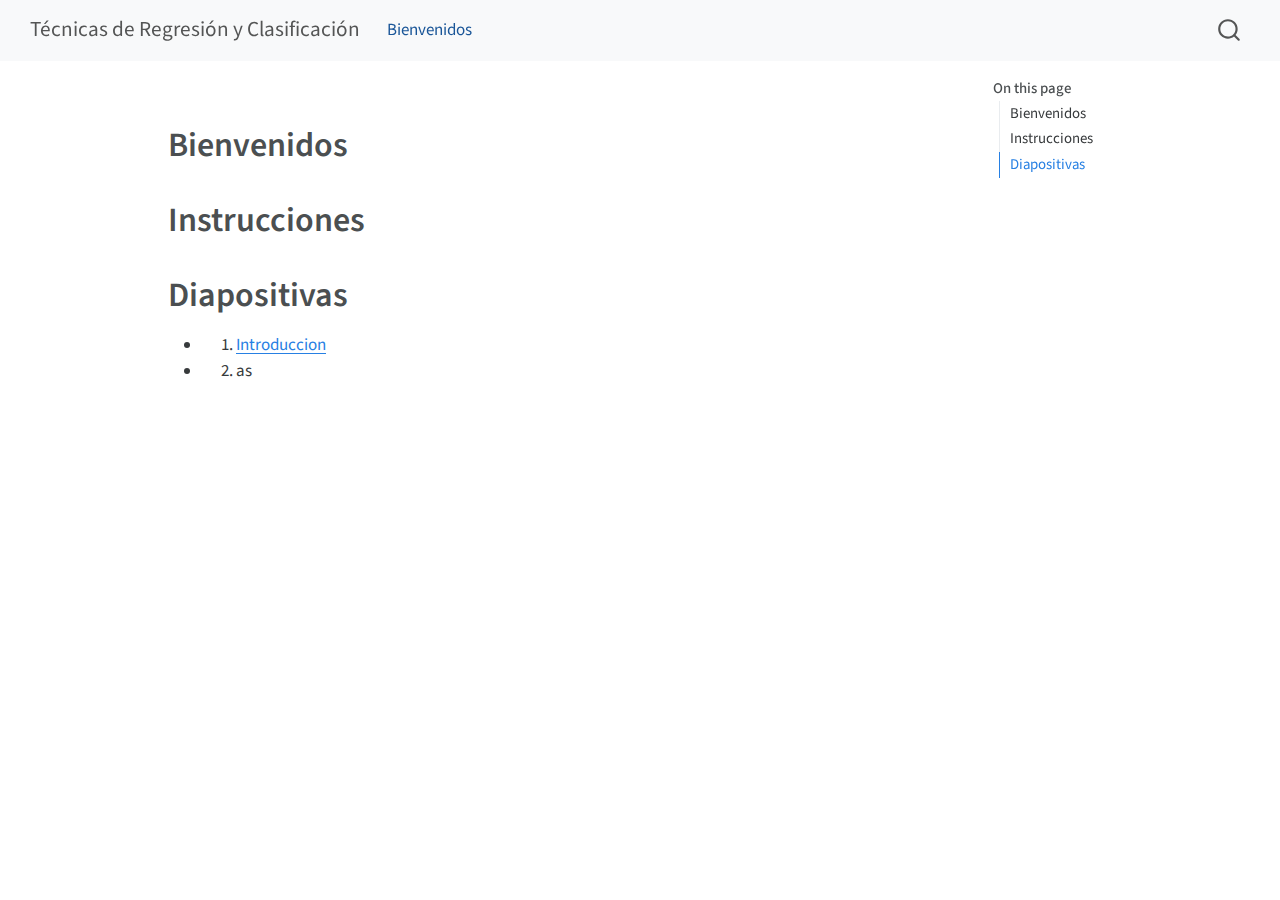
==== docs/index.html @ fdccfbc3 "docs to publish" ====
<!DOCTYPE html>
<html xmlns="http://www.w3.org/1999/xhtml" lang="en" xml:lang="en"><head>

<meta charset="utf-8">
<meta name="generator" content="quarto-1.4.415">

<meta name="viewport" content="width=device-width, initial-scale=1.0, user-scalable=yes">


<title>Técnicas de Regresión y Clasificación</title>
<style>
code{white-space: pre-wrap;}
span.smallcaps{font-variant: small-caps;}
div.columns{display: flex; gap: min(4vw, 1.5em);}
div.column{flex: auto; overflow-x: auto;}
div.hanging-indent{margin-left: 1.5em; text-indent: -1.5em;}
ul.task-list{list-style: none;}
ul.task-list li input[type="checkbox"] {
  width: 0.8em;
  margin: 0 0.8em 0.2em -1em; /* quarto-specific, see https://github.com/quarto-dev/quarto-cli/issues/4556 */ 
  vertical-align: middle;
}
</style>


<script src="site_libs/quarto-nav/quarto-nav.js"></script>
<script src="site_libs/quarto-nav/headroom.min.js"></script>
<script src="site_libs/clipboard/clipboard.min.js"></script>
<script src="site_libs/quarto-search/autocomplete.umd.js"></script>
<script src="site_libs/quarto-search/fuse.min.js"></script>
<script src="site_libs/quarto-search/quarto-search.js"></script>
<meta name="quarto:offset" content="./">
<script src="site_libs/quarto-html/quarto.js"></script>
<script src="site_libs/quarto-html/popper.min.js"></script>
<script src="site_libs/quarto-html/tippy.umd.min.js"></script>
<script src="site_libs/quarto-html/anchor.min.js"></script>
<link href="site_libs/quarto-html/tippy.css" rel="stylesheet">
<link href="site_libs/quarto-html/quarto-syntax-highlighting.css" rel="stylesheet" id="quarto-text-highlighting-styles">
<script src="site_libs/bootstrap/bootstrap.min.js"></script>
<link href="site_libs/bootstrap/bootstrap-icons.css" rel="stylesheet">
<link href="site_libs/bootstrap/bootstrap.min.css" rel="stylesheet" id="quarto-bootstrap" data-mode="light">
<script id="quarto-search-options" type="application/json">{
  "location": "navbar",
  "copy-button": false,
  "collapse-after": 3,
  "panel-placement": "end",
  "type": "overlay",
  "limit": 50,
  "keyboard-shortcut": [
    "f",
    "/",
    "s"
  ],
  "show-item-context": false,
  "language": {
    "search-no-results-text": "No results",
    "search-matching-documents-text": "matching documents",
    "search-copy-link-title": "Copy link to search",
    "search-hide-matches-text": "Hide additional matches",
    "search-more-match-text": "more match in this document",
    "search-more-matches-text": "more matches in this document",
    "search-clear-button-title": "Clear",
    "search-detached-cancel-button-title": "Cancel",
    "search-submit-button-title": "Submit",
    "search-label": "Search"
  }
}</script>


<link rel="stylesheet" href="styles.css">
</head>

<body class="nav-fixed">

<div id="quarto-search-results"></div>
  <header id="quarto-header" class="headroom fixed-top">
    <nav class="navbar navbar-expand-lg navbar-dark ">
      <div class="navbar-container container-fluid">
      <div class="navbar-brand-container mx-auto">
    <a class="navbar-brand" href="./index.html">
    <span class="navbar-title">Técnicas de Regresión y Clasificación</span>
    </a>
  </div>
            <div id="quarto-search" class="" title="Search"></div>
          <button class="navbar-toggler" type="button" data-bs-toggle="collapse" data-bs-target="#navbarCollapse" aria-controls="navbarCollapse" aria-expanded="false" aria-label="Toggle navigation" onclick="if (window.quartoToggleHeadroom) { window.quartoToggleHeadroom(); }">
  <span class="navbar-toggler-icon"></span>
</button>
          <div class="collapse navbar-collapse" id="navbarCollapse">
            <ul class="navbar-nav navbar-nav-scroll me-auto">
  <li class="nav-item">
    <a class="nav-link active" href="./index.html" aria-current="page"> 
<span class="menu-text">Bienvenidos</span></a>
  </li>  
</ul>
          </div> <!-- /navcollapse -->
          <div class="quarto-navbar-tools">
</div>
      </div> <!-- /container-fluid -->
    </nav>
</header>
<!-- content -->
<div id="quarto-content" class="quarto-container page-columns page-rows-contents page-layout-article page-navbar">
<!-- sidebar -->
<!-- margin-sidebar -->
    <div id="quarto-margin-sidebar" class="sidebar margin-sidebar">
        <nav id="TOC" role="doc-toc" class="toc-active">
    <h2 id="toc-title">On this page</h2>
   
  <ul>
  <li><a href="#bienvenidos" id="toc-bienvenidos" class="nav-link active" data-scroll-target="#bienvenidos">Bienvenidos</a></li>
  <li><a href="#instrucciones" id="toc-instrucciones" class="nav-link" data-scroll-target="#instrucciones">Instrucciones</a></li>
  <li><a href="#diapositivas" id="toc-diapositivas" class="nav-link" data-scroll-target="#diapositivas">Diapositivas</a></li>
  </ul>
</nav>
    </div>
<!-- main -->
<main class="content" id="quarto-document-content">




<section id="bienvenidos" class="level1">
<h1>Bienvenidos</h1>
</section>
<section id="instrucciones" class="level1">
<h1>Instrucciones</h1>
</section>
<section id="diapositivas" class="level1">
<h1>Diapositivas</h1>
<ul>
<li><ol type="1">
<li><a href="slides/intro.html" target="_blank">Introduccion</a></li>
</ol></li>
<li><ol start="2" type="1">
<li>as</li>
</ol></li>
</ul>


</section>

</main> <!-- /main -->
<script id="quarto-html-after-body" type="application/javascript">
window.document.addEventListener("DOMContentLoaded", function (event) {
  const toggleBodyColorMode = (bsSheetEl) => {
    const mode = bsSheetEl.getAttribute("data-mode");
    const bodyEl = window.document.querySelector("body");
    if (mode === "dark") {
      bodyEl.classList.add("quarto-dark");
      bodyEl.classList.remove("quarto-light");
    } else {
      bodyEl.classList.add("quarto-light");
      bodyEl.classList.remove("quarto-dark");
    }
  }
  const toggleBodyColorPrimary = () => {
    const bsSheetEl = window.document.querySelector("link#quarto-bootstrap");
    if (bsSheetEl) {
      toggleBodyColorMode(bsSheetEl);
    }
  }
  toggleBodyColorPrimary();  
  const icon = "";
  const anchorJS = new window.AnchorJS();
  anchorJS.options = {
    placement: 'right',
    icon: icon
  };
  anchorJS.add('.anchored');
  const isCodeAnnotation = (el) => {
    for (const clz of el.classList) {
      if (clz.startsWith('code-annotation-')) {                     
        return true;
      }
    }
    return false;
  }
  const clipboard = new window.ClipboardJS('.code-copy-button', {
    text: function(trigger) {
      const codeEl = trigger.previousElementSibling.cloneNode(true);
      for (const childEl of codeEl.children) {
        if (isCodeAnnotation(childEl)) {
          childEl.remove();
        }
      }
      return codeEl.innerText;
    }
  });
  clipboard.on('success', function(e) {
    // button target
    const button = e.trigger;
    // don't keep focus
    button.blur();
    // flash "checked"
    button.classList.add('code-copy-button-checked');
    var currentTitle = button.getAttribute("title");
    button.setAttribute("title", "Copied!");
    let tooltip;
    if (window.bootstrap) {
      button.setAttribute("data-bs-toggle", "tooltip");
      button.setAttribute("data-bs-placement", "left");
      button.setAttribute("data-bs-title", "Copied!");
      tooltip = new bootstrap.Tooltip(button, 
        { trigger: "manual", 
          customClass: "code-copy-button-tooltip",
          offset: [0, -8]});
      tooltip.show();    
    }
    setTimeout(function() {
      if (tooltip) {
        tooltip.hide();
        button.removeAttribute("data-bs-title");
        button.removeAttribute("data-bs-toggle");
        button.removeAttribute("data-bs-placement");
      }
      button.setAttribute("title", currentTitle);
      button.classList.remove('code-copy-button-checked');
    }, 1000);
    // clear code selection
    e.clearSelection();
  });
  function tippyHover(el, contentFn, onTriggerFn, onUntriggerFn) {
    const config = {
      allowHTML: true,
      maxWidth: 500,
      delay: 100,
      arrow: false,
      appendTo: function(el) {
          return el.parentElement;
      },
      interactive: true,
      interactiveBorder: 10,
      theme: 'quarto',
      placement: 'bottom-start',
    };
    if (contentFn) {
      config.content = contentFn;
    }
    if (onTriggerFn) {
      config.onTrigger = onTriggerFn;
    }
    if (onUntriggerFn) {
      config.onUntrigger = onUntriggerFn;
    }
    window.tippy(el, config); 
  }
  const noterefs = window.document.querySelectorAll('a[role="doc-noteref"]');
  for (var i=0; i<noterefs.length; i++) {
    const ref = noterefs[i];
    tippyHover(ref, function() {
      // use id or data attribute instead here
      let href = ref.getAttribute('data-footnote-href') || ref.getAttribute('href');
      try { href = new URL(href).hash; } catch {}
      const id = href.replace(/^#\/?/, "");
      const note = window.document.getElementById(id);
      return note.innerHTML;
    });
  }
  const xrefs = window.document.querySelectorAll('a.quarto-xref');
  const processXRef = (id, note) => {
    // Strip column container classes
    const stripColumnClz = (el) => {
      el.classList.remove("page-full", "page-columns");
      if (el.children) {
        for (const child of el.children) {
          stripColumnClz(child);
        }
      }
    }
    stripColumnClz(note)
    const typesetMath = (el) => {
      if (window.MathJax) {
        // MathJax Typeset
        window.MathJax.typeset([el]);
      } else if (window.katex) {
        // KaTeX Render
        var mathElements = el.getElementsByClassName("math");
        var macros = [];
        for (var i = 0; i < mathElements.length; i++) {
          var texText = mathElements[i].firstChild;
          if (mathElements[i].tagName == "SPAN") {
            window.katex.render(texText.data, mathElements[i], {
              displayMode: mathElements[i].classList.contains('display'),
              throwOnError: false,
              macros: macros,
              fleqn: false
            });
          }
        }
      }
    }
    if (id === null || id.startsWith('sec-')) {
      // Special case sections, only their first couple elements
      const container = document.createElement("div");
      if (note.children && note.children.length > 2) {
        for (let i = 0; i < 2; i++) {
          container.appendChild(note.children[i].cloneNode(true));
        }
        typesetMath(container);
        return container.innerHTML
      } else {
        typesetMath(note);
        return note.innerHTML;
      }
    } else {
      // Remove any anchor links if they are present
      const anchorLink = note.querySelector('a.anchorjs-link');
      if (anchorLink) {
        anchorLink.remove();
      }
      typesetMath(note);
      return note.innerHTML;
    }
  }
  for (var i=0; i<xrefs.length; i++) {
    const xref = xrefs[i];
    tippyHover(xref, undefined, function(instance) {
      instance.disable();
      let url = xref.getAttribute('href');
      let hash = undefined; 
      if (url.startsWith('#')) {
        hash = url;
      } else {
        try { hash = new URL(url).hash; } catch {}
      }
      if (hash) {
        const id = hash.replace(/^#\/?/, "");
        const note = window.document.getElementById(id);
        if (note !== null) {
          try {
            const html = processXRef(id, note.cloneNode(true));
            instance.setContent(html);
          } finally {
            instance.enable();
            instance.show();
          }
        } else {
          // See if we can fetch this
          fetch(url.split('#')[0])
          .then(res => res.text())
          .then(html => {
            const parser = new DOMParser();
            const htmlDoc = parser.parseFromString(html, "text/html");
            const note = htmlDoc.getElementById(id);
            if (note !== null) {
              const html = processXRef(id, note);
              instance.setContent(html);
            } 
          }).finally(() => {
            instance.enable();
            instance.show();
          });
        }
      } else {
        // See if we can fetch a full url (with no hash to target)
        // This is a special case and we should probably do some content thinning / targeting
        fetch(url)
        .then(res => res.text())
        .then(html => {
          const parser = new DOMParser();
          const htmlDoc = parser.parseFromString(html, "text/html");
          const note = htmlDoc.querySelector('main.content');
          if (note !== null) {
            // This should only happen for chapter cross references
            // (since there is no id in the URL)
            // remove the first header
            if (note.children.length > 0 && note.children[0].tagName === "HEADER") {
              note.children[0].remove();
            }
            const html = processXRef(null, note);
            instance.setContent(html);
          } 
        }).finally(() => {
          instance.enable();
          instance.show();
        });
      }
    }, function(instance) {
    });
  }
      let selectedAnnoteEl;
      const selectorForAnnotation = ( cell, annotation) => {
        let cellAttr = 'data-code-cell="' + cell + '"';
        let lineAttr = 'data-code-annotation="' +  annotation + '"';
        const selector = 'span[' + cellAttr + '][' + lineAttr + ']';
        return selector;
      }
      const selectCodeLines = (annoteEl) => {
        const doc = window.document;
        const targetCell = annoteEl.getAttribute("data-target-cell");
        const targetAnnotation = annoteEl.getAttribute("data-target-annotation");
        const annoteSpan = window.document.querySelector(selectorForAnnotation(targetCell, targetAnnotation));
        const lines = annoteSpan.getAttribute("data-code-lines").split(",");
        const lineIds = lines.map((line) => {
          return targetCell + "-" + line;
        })
        let top = null;
        let height = null;
        let parent = null;
        if (lineIds.length > 0) {
            //compute the position of the single el (top and bottom and make a div)
            const el = window.document.getElementById(lineIds[0]);
            top = el.offsetTop;
            height = el.offsetHeight;
            parent = el.parentElement.parentElement;
          if (lineIds.length > 1) {
            const lastEl = window.document.getElementById(lineIds[lineIds.length - 1]);
            const bottom = lastEl.offsetTop + lastEl.offsetHeight;
            height = bottom - top;
          }
          if (top !== null && height !== null && parent !== null) {
            // cook up a div (if necessary) and position it 
            let div = window.document.getElementById("code-annotation-line-highlight");
            if (div === null) {
              div = window.document.createElement("div");
              div.setAttribute("id", "code-annotation-line-highlight");
              div.style.position = 'absolute';
              parent.appendChild(div);
            }
            div.style.top = top - 2 + "px";
            div.style.height = height + 4 + "px";
            div.style.left = 0;
            let gutterDiv = window.document.getElementById("code-annotation-line-highlight-gutter");
            if (gutterDiv === null) {
              gutterDiv = window.document.createElement("div");
              gutterDiv.setAttribute("id", "code-annotation-line-highlight-gutter");
              gutterDiv.style.position = 'absolute';
              const codeCell = window.document.getElementById(targetCell);
              const gutter = codeCell.querySelector('.code-annotation-gutter');
              gutter.appendChild(gutterDiv);
            }
            gutterDiv.style.top = top - 2 + "px";
            gutterDiv.style.height = height + 4 + "px";
          }
          selectedAnnoteEl = annoteEl;
        }
      };
      const unselectCodeLines = () => {
        const elementsIds = ["code-annotation-line-highlight", "code-annotation-line-highlight-gutter"];
        elementsIds.forEach((elId) => {
          const div = window.document.getElementById(elId);
          if (div) {
            div.remove();
          }
        });
        selectedAnnoteEl = undefined;
      };
        // Handle positioning of the toggle
    window.addEventListener(
      "resize",
      throttle(() => {
        elRect = undefined;
        if (selectedAnnoteEl) {
          selectCodeLines(selectedAnnoteEl);
        }
      }, 10)
    );
    function throttle(fn, ms) {
    let throttle = false;
    let timer;
      return (...args) => {
        if(!throttle) { // first call gets through
            fn.apply(this, args);
            throttle = true;
        } else { // all the others get throttled
            if(timer) clearTimeout(timer); // cancel #2
            timer = setTimeout(() => {
              fn.apply(this, args);
              timer = throttle = false;
            }, ms);
        }
      };
    }
      // Attach click handler to the DT
      const annoteDls = window.document.querySelectorAll('dt[data-target-cell]');
      for (const annoteDlNode of annoteDls) {
        annoteDlNode.addEventListener('click', (event) => {
          const clickedEl = event.target;
          if (clickedEl !== selectedAnnoteEl) {
            unselectCodeLines();
            const activeEl = window.document.querySelector('dt[data-target-cell].code-annotation-active');
            if (activeEl) {
              activeEl.classList.remove('code-annotation-active');
            }
            selectCodeLines(clickedEl);
            clickedEl.classList.add('code-annotation-active');
          } else {
            // Unselect the line
            unselectCodeLines();
            clickedEl.classList.remove('code-annotation-active');
          }
        });
      }
  const findCites = (el) => {
    const parentEl = el.parentElement;
    if (parentEl) {
      const cites = parentEl.dataset.cites;
      if (cites) {
        return {
          el,
          cites: cites.split(' ')
        };
      } else {
        return findCites(el.parentElement)
      }
    } else {
      return undefined;
    }
  };
  var bibliorefs = window.document.querySelectorAll('a[role="doc-biblioref"]');
  for (var i=0; i<bibliorefs.length; i++) {
    const ref = bibliorefs[i];
    const citeInfo = findCites(ref);
    if (citeInfo) {
      tippyHover(citeInfo.el, function() {
        var popup = window.document.createElement('div');
        citeInfo.cites.forEach(function(cite) {
          var citeDiv = window.document.createElement('div');
          citeDiv.classList.add('hanging-indent');
          citeDiv.classList.add('csl-entry');
          var biblioDiv = window.document.getElementById('ref-' + cite);
          if (biblioDiv) {
            citeDiv.innerHTML = biblioDiv.innerHTML;
          }
          popup.appendChild(citeDiv);
        });
        return popup.innerHTML;
      });
    }
  }
});
</script>
</div> <!-- /content -->




</body></html>
---- docs/site_libs/quarto-html/tippy.css ----
.tippy-box[data-animation=fade][data-state=hidden]{opacity:0}[data-tippy-root]{max-width:calc(100vw - 10px)}.tippy-box{position:relative;background-color:#333;color:#fff;border-radius:4px;font-size:14px;line-height:1.4;white-space:normal;outline:0;transition-property:transform,visibility,opacity}.tippy-box[data-placement^=top]>.tippy-arrow{bottom:0}.tippy-box[data-placement^=top]>.tippy-arrow:before{bottom:-7px;left:0;border-width:8px 8px 0;border-top-color:initial;transform-origin:center top}.tippy-box[data-placement^=bottom]>.tippy-arrow{top:0}.tippy-box[data-placement^=bottom]>.tippy-arrow:before{top:-7px;left:0;border-width:0 8px 8px;border-bottom-color:initial;transform-origin:center bottom}.tippy-box[data-placement^=left]>.tippy-arrow{right:0}.tippy-box[data-placement^=left]>.tippy-arrow:before{border-width:8px 0 8px 8px;border-left-color:initial;right:-7px;transform-origin:center left}.tippy-box[data-placement^=right]>.tippy-arrow{left:0}.tippy-box[data-placement^=right]>.tippy-arrow:before{left:-7px;border-width:8px 8px 8px 0;border-right-color:initial;transform-origin:center right}.tippy-box[data-inertia][data-state=visible]{transition-timing-function:cubic-bezier(.54,1.5,.38,1.11)}.tippy-arrow{width:16px;height:16px;color:#333}.tippy-arrow:before{content:"";position:absolute;border-color:transparent;border-style:solid}.tippy-content{position:relative;padding:5px 9px;z-index:1}
---- docs/site_libs/quarto-html/quarto-syntax-highlighting.css ----
/* quarto syntax highlight colors */
:root {
  --quarto-hl-ot-color: #003B4F;
  --quarto-hl-at-color: #657422;
  --quarto-hl-ss-color: #20794D;
  --quarto-hl-an-color: #5E5E5E;
  --quarto-hl-fu-color: #4758AB;
  --quarto-hl-st-color: #20794D;
  --quarto-hl-cf-color: #003B4F;
  --quarto-hl-op-color: #5E5E5E;
  --quarto-hl-er-color: #AD0000;
  --quarto-hl-bn-color: #AD0000;
  --quarto-hl-al-color: #AD0000;
  --quarto-hl-va-color: #111111;
  --quarto-hl-bu-color: inherit;
  --quarto-hl-ex-color: inherit;
  --quarto-hl-pp-color: #AD0000;
  --quarto-hl-in-color: #5E5E5E;
  --quarto-hl-vs-color: #20794D;
  --quarto-hl-wa-color: #5E5E5E;
  --quarto-hl-do-color: #5E5E5E;
  --quarto-hl-im-color: #00769E;
  --quarto-hl-ch-color: #20794D;
  --quarto-hl-dt-color: #AD0000;
  --quarto-hl-fl-color: #AD0000;
  --quarto-hl-co-color: #5E5E5E;
  --quarto-hl-cv-color: #5E5E5E;
  --quarto-hl-cn-color: #8f5902;
  --quarto-hl-sc-color: #5E5E5E;
  --quarto-hl-dv-color: #AD0000;
  --quarto-hl-kw-color: #003B4F;
}

/* other quarto variables */
:root {
  --quarto-font-monospace: SFMono-Regular, Menlo, Monaco, Consolas, "Liberation Mono", "Courier New", monospace;
}

pre > code.sourceCode > span {
  color: #003B4F;
}

code span {
  color: #003B4F;
}

code.sourceCode > span {
  color: #003B4F;
}

div.sourceCode,
div.sourceCode pre.sourceCode {
  color: #003B4F;
}

code span.ot {
  color: #003B4F;
  font-style: inherit;
}

code span.at {
  color: #657422;
  font-style: inherit;
}

code span.ss {
  color: #20794D;
  font-style: inherit;
}

code span.an {
  color: #5E5E5E;
  font-style: inherit;
}

code span.fu {
  color: #4758AB;
  font-style: inherit;
}

code span.st {
  color: #20794D;
  font-style: inherit;
}

code span.cf {
  color: #003B4F;
  font-style: inherit;
}

code span.op {
  color: #5E5E5E;
  font-style: inherit;
}

code span.er {
  color: #AD0000;
  font-style: inherit;
}

code span.bn {
  color: #AD0000;
  font-style: inherit;
}

code span.al {
  color: #AD0000;
  font-style: inherit;
}

code span.va {
  color: #111111;
  font-style: inherit;
}

code span.bu {
  font-style: inherit;
}

code span.ex {
  font-style: inherit;
}

code span.pp {
  color: #AD0000;
  font-style: inherit;
}

code span.in {
  color: #5E5E5E;
  font-style: inherit;
}

code span.vs {
  color: #20794D;
  font-style: inherit;
}

code span.wa {
  color: #5E5E5E;
  font-style: italic;
}

code span.do {
  color: #5E5E5E;
  font-style: italic;
}

code span.im {
  color: #00769E;
  font-style: inherit;
}

code span.ch {
  color: #20794D;
  font-style: inherit;
}

code span.dt {
  color: #AD0000;
  font-style: inherit;
}

code span.fl {
  color: #AD0000;
  font-style: inherit;
}

code span.co {
  color: #5E5E5E;
  font-style: inherit;
}

code span.cv {
  color: #5E5E5E;
  font-style: italic;
}

code span.cn {
  color: #8f5902;
  font-style: inherit;
}

code span.sc {
  color: #5E5E5E;
  font-style: inherit;
}

code span.dv {
  color: #AD0000;
  font-style: inherit;
}

code span.kw {
  color: #003B4F;
  font-style: inherit;
}

.prevent-inlining {
  content: "</";
}

/*# sourceMappingURL=debc5d5d77c3f9108843748ff7464032.css.map */
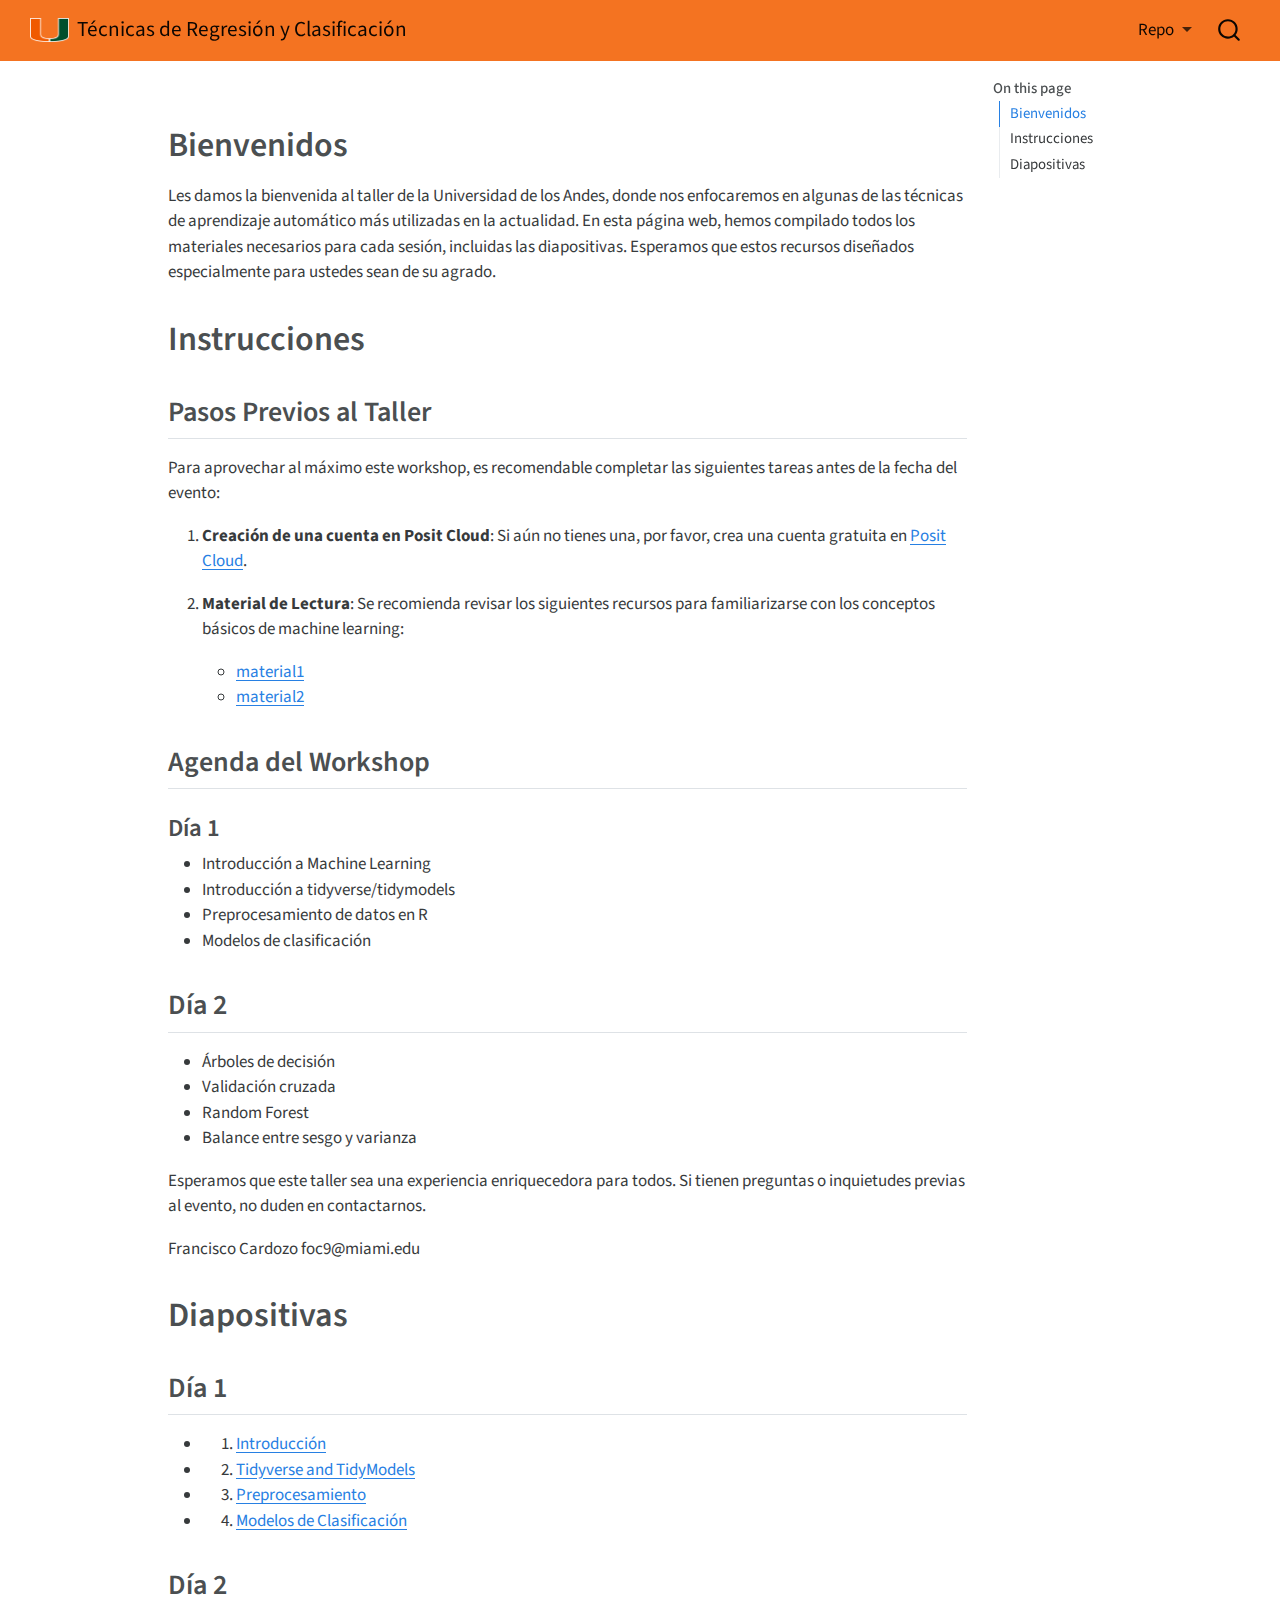
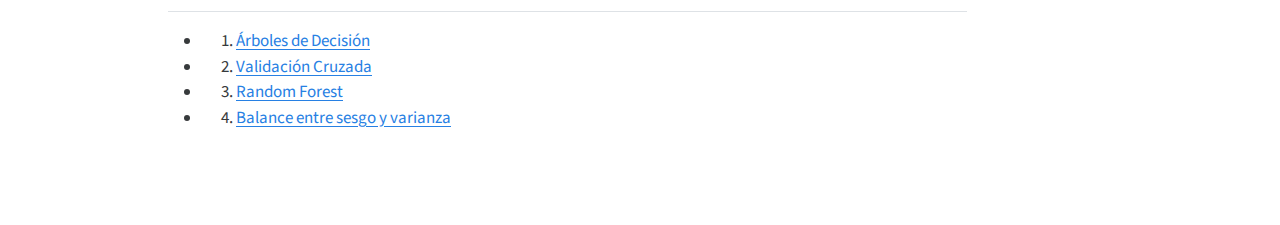
==== commit d2594340: "new version webiste" ====
--- a/docs/index.html
+++ b/docs/index.html
@@ -24,7 +24,6 @@
 
 
 <script src="site_libs/quarto-nav/quarto-nav.js"></script>
-<script src="site_libs/quarto-nav/headroom.min.js"></script>
 <script src="site_libs/clipboard/clipboard.min.js"></script>
 <script src="site_libs/quarto-search/autocomplete.umd.js"></script>
 <script src="site_libs/quarto-search/fuse.min.js"></script>
@@ -77,6 +76,9 @@
     <nav class="navbar navbar-expand-lg navbar-dark ">
       <div class="navbar-container container-fluid">
       <div class="navbar-brand-container mx-auto">
+    <a href="./index.html" class="navbar-brand navbar-brand-logo">
+    <img src="./img/um_logo.png" alt="" class="navbar-logo">
+    </a>
     <a class="navbar-brand" href="./index.html">
     <span class="navbar-title">Técnicas de Regresión y Clasificación</span>
     </a>
@@ -86,11 +88,18 @@
   <span class="navbar-toggler-icon"></span>
 </button>
           <div class="collapse navbar-collapse" id="navbarCollapse">
-            <ul class="navbar-nav navbar-nav-scroll me-auto">
-  <li class="nav-item">
-    <a class="nav-link active" href="./index.html" aria-current="page"> 
-<span class="menu-text">Bienvenidos</span></a>
+            <ul class="navbar-nav navbar-nav-scroll ms-auto">
+  <li class="nav-item dropdown ">
+    <a class="nav-link dropdown-toggle" href="#" id="nav-menu-repo" role="button" data-bs-toggle="dropdown" aria-expanded="false">
+ <span class="menu-text">Repo</span>
+    </a>
+    <ul class="dropdown-menu dropdown-menu-end" aria-labelledby="nav-menu-repo">    
+        <li>
+    <a class="dropdown-item" href="https://github.com/focardozom/machine-learning-latin-america">
+ <span class="dropdown-text">Machine Learning in LA</span></a>
   </li>  
+    </ul>
+  </li>
 </ul>
           </div> <!-- /navcollapse -->
           <div class="quarto-navbar-tools">
@@ -108,8 +117,20 @@
    
   <ul>
   <li><a href="#bienvenidos" id="toc-bienvenidos" class="nav-link active" data-scroll-target="#bienvenidos">Bienvenidos</a></li>
-  <li><a href="#instrucciones" id="toc-instrucciones" class="nav-link" data-scroll-target="#instrucciones">Instrucciones</a></li>
-  <li><a href="#diapositivas" id="toc-diapositivas" class="nav-link" data-scroll-target="#diapositivas">Diapositivas</a></li>
+  <li><a href="#instrucciones" id="toc-instrucciones" class="nav-link" data-scroll-target="#instrucciones">Instrucciones</a>
+  <ul class="collapse">
+  <li><a href="#pasos-previos-al-taller" id="toc-pasos-previos-al-taller" class="nav-link" data-scroll-target="#pasos-previos-al-taller">Pasos Previos al Taller</a></li>
+  <li><a href="#agenda-del-workshop" id="toc-agenda-del-workshop" class="nav-link" data-scroll-target="#agenda-del-workshop">Agenda del Workshop</a>
+  <ul class="collapse">
+  <li><a href="#día-1" id="toc-día-1" class="nav-link" data-scroll-target="#día-1">Día 1</a></li>
+  </ul></li>
+  <li><a href="#día-2" id="toc-día-2" class="nav-link" data-scroll-target="#día-2">Día 2</a></li>
+  </ul></li>
+  <li><a href="#diapositivas" id="toc-diapositivas" class="nav-link" data-scroll-target="#diapositivas">Diapositivas</a>
+  <ul class="collapse">
+  <li><a href="#día-1-1" id="toc-día-1-1" class="nav-link" data-scroll-target="#día-1-1">Día 1</a></li>
+  <li><a href="#día-2-1" id="toc-día-2-1" class="nav-link" data-scroll-target="#día-2-1">Día 2</a></li>
+  </ul></li>
   </ul>
 </nav>
     </div>
@@ -121,22 +142,84 @@
 
 <section id="bienvenidos" class="level1">
 <h1>Bienvenidos</h1>
+<p>Les damos la bienvenida al taller de la Universidad de los Andes, donde nos enfocaremos en algunas de las técnicas de aprendizaje automático más utilizadas en la actualidad. En esta página web, hemos compilado todos los materiales necesarios para cada sesión, incluidas las diapositivas. Esperamos que estos recursos diseñados especialmente para ustedes sean de su agrado.</p>
 </section>
 <section id="instrucciones" class="level1">
 <h1>Instrucciones</h1>
+<section id="pasos-previos-al-taller" class="level2">
+<h2 class="anchored" data-anchor-id="pasos-previos-al-taller">Pasos Previos al Taller</h2>
+<p>Para aprovechar al máximo este workshop, es recomendable completar las siguientes tareas antes de la fecha del evento:</p>
+<ol type="1">
+<li><p><strong>Creación de una cuenta en Posit Cloud</strong>: Si aún no tienes una, por favor, crea una cuenta gratuita en <a href="https://posit.cloud/">Posit Cloud</a>.</p></li>
+<li><p><strong>Material de Lectura</strong>: Se recomienda revisar los siguientes recursos para familiarizarse con los conceptos básicos de machine learning:</p>
+<ul>
+<li><a href="">material1</a></li>
+<li><a href="">material2</a></li>
+</ul></li>
+</ol>
+</section>
+<section id="agenda-del-workshop" class="level2">
+<h2 class="anchored" data-anchor-id="agenda-del-workshop">Agenda del Workshop</h2>
+<section id="día-1" class="level3">
+<h3 class="anchored" data-anchor-id="día-1">Día 1</h3>
+<ul>
+<li>Introducción a Machine Learning</li>
+<li>Introducción a tidyverse/tidymodels</li>
+<li>Preprocesamiento de datos en R</li>
+<li>Modelos de clasificación</li>
+</ul>
+</section>
+</section>
+<section id="día-2" class="level2">
+<h2 class="anchored" data-anchor-id="día-2">Día 2</h2>
+<ul>
+<li>Árboles de decisión</li>
+<li>Validación cruzada</li>
+<li>Random Forest</li>
+<li>Balance entre sesgo y varianza</li>
+</ul>
+<p>Esperamos que este taller sea una experiencia enriquecedora para todos. Si tienen preguntas o inquietudes previas al evento, no duden en contactarnos.</p>
+<p>Francisco Cardozo foc9@miami.edu</p>
+</section>
 </section>
 <section id="diapositivas" class="level1">
 <h1>Diapositivas</h1>
+<section id="día-1-1" class="level2">
+<h2 class="anchored" data-anchor-id="día-1-1">Día 1</h2>
 <ul>
 <li><ol type="1">
-<li><a href="slides/intro.html" target="_blank">Introduccion</a></li>
+<li><a href="slides/intro.html" target="_blank">Introducción</a></li>
 </ol></li>
 <li><ol start="2" type="1">
-<li>as</li>
+<li><a href="slides/tidymodels.html" target="_blank">Tidyverse and TidyModels</a></li>
+</ol></li>
+<li><ol start="3" type="1">
+<li><a href="slides/preprocesamiento.html" target="_blank">Preprocesamiento</a></li>
+</ol></li>
+<li><ol start="4" type="1">
+<li><a href="slides/modelos_clasificacion.html" target="_blank">Modelos de Clasificación</a></li>
 </ol></li>
 </ul>
-
-
+</section>
+<section id="día-2-1" class="level2">
+<h2 class="anchored" data-anchor-id="día-2-1">Día 2</h2>
+<ul>
+<li><ol type="1">
+<li><a href="slides/arboles_decision.html" target="_blank">Árboles de Decisión</a></li>
+</ol></li>
+<li><ol start="2" type="1">
+<li><a href="slides/validacion_cruzada.html" target="_blank">Validación Cruzada</a></li>
+</ol></li>
+<li><ol start="3" type="1">
+<li><a href="slides/random_forest.html" target="_blank">Random Forest</a></li>
+</ol></li>
+<li><ol start="4" type="1">
+<li><a href="slides/balance_sesgo_varianza.html" target="_blank">Balance entre sesgo y varianza</a></li>
+</ol></li>
+</ul>
+
+
+</section>
 </section>
 
 </main> <!-- /main -->
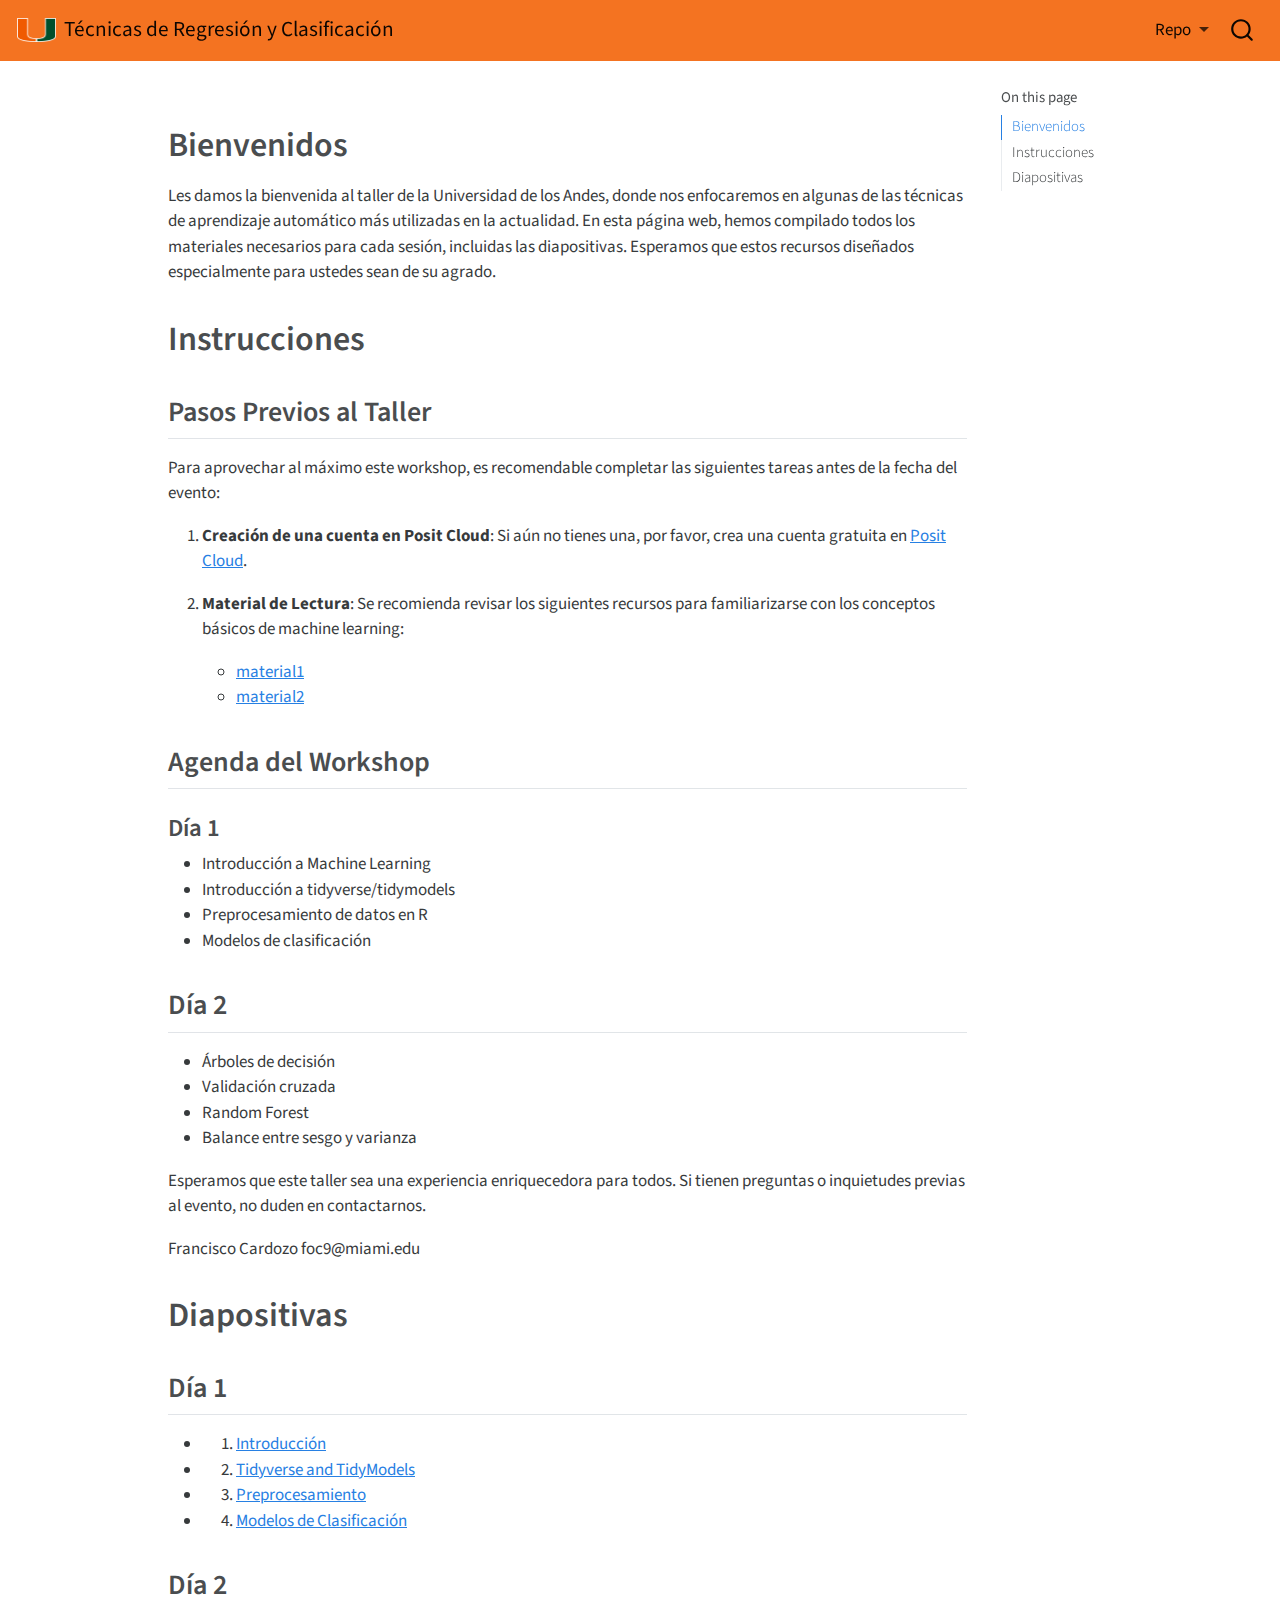
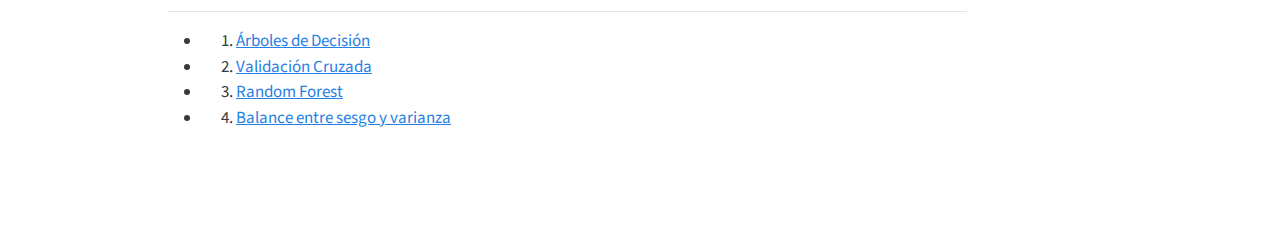
==== commit a7ce192f: "day 2 slides" ====
--- a/docs/index.html
+++ b/docs/index.html
@@ -2,7 +2,7 @@
 <html xmlns="http://www.w3.org/1999/xhtml" lang="en" xml:lang="en"><head>
 
 <meta charset="utf-8">
-<meta name="generator" content="quarto-1.4.415">
+<meta name="generator" content="quarto-1.3.287">
 
 <meta name="viewport" content="width=device-width, initial-scale=1.0, user-scalable=yes">
 
@@ -44,13 +44,7 @@
   "collapse-after": 3,
   "panel-placement": "end",
   "type": "overlay",
-  "limit": 50,
-  "keyboard-shortcut": [
-    "f",
-    "/",
-    "s"
-  ],
-  "show-item-context": false,
+  "limit": 20,
   "language": {
     "search-no-results-text": "No results",
     "search-matching-documents-text": "matching documents",
@@ -60,8 +54,7 @@
     "search-more-matches-text": "more matches in this document",
     "search-clear-button-title": "Clear",
     "search-detached-cancel-button-title": "Cancel",
-    "search-submit-button-title": "Submit",
-    "search-label": "Search"
+    "search-submit-button-title": "Submit"
   }
 }</script>
 
@@ -75,7 +68,7 @@
   <header id="quarto-header" class="headroom fixed-top">
     <nav class="navbar navbar-expand-lg navbar-dark ">
       <div class="navbar-container container-fluid">
-      <div class="navbar-brand-container mx-auto">
+      <div class="navbar-brand-container">
     <a href="./index.html" class="navbar-brand navbar-brand-logo">
     <img src="./img/um_logo.png" alt="" class="navbar-logo">
     </a>
@@ -90,20 +83,20 @@
           <div class="collapse navbar-collapse" id="navbarCollapse">
             <ul class="navbar-nav navbar-nav-scroll ms-auto">
   <li class="nav-item dropdown ">
-    <a class="nav-link dropdown-toggle" href="#" id="nav-menu-repo" role="button" data-bs-toggle="dropdown" aria-expanded="false">
+    <a class="nav-link dropdown-toggle" href="#" id="nav-menu-repo" role="button" data-bs-toggle="dropdown" aria-expanded="false" rel="" target="">
  <span class="menu-text">Repo</span>
     </a>
     <ul class="dropdown-menu dropdown-menu-end" aria-labelledby="nav-menu-repo">    
         <li>
-    <a class="dropdown-item" href="https://github.com/focardozom/machine-learning-latin-america">
+    <a class="dropdown-item" href="https://github.com/focardozom/machine-learning-latin-america" rel="" target="">
  <span class="dropdown-text">Machine Learning in LA</span></a>
   </li>  
     </ul>
   </li>
 </ul>
+            <div class="quarto-navbar-tools">
+</div>
           </div> <!-- /navcollapse -->
-          <div class="quarto-navbar-tools">
-</div>
       </div> <!-- /container-fluid -->
     </nav>
 </header>
@@ -139,7 +132,6 @@
 
 
 
-
 <section id="bienvenidos" class="level1">
 <h1>Bienvenidos</h1>
 <p>Les damos la bienvenida al taller de la Universidad de los Andes, donde nos enfocaremos en algunas de las técnicas de aprendizaje automático más utilizadas en la actualidad. En esta página web, hemos compilado todos los materiales necesarios para cada sesión, incluidas las diapositivas. Esperamos que estos recursos diseñados especialmente para ustedes sean de su agrado.</p>
@@ -302,9 +294,10 @@
     // clear code selection
     e.clearSelection();
   });
-  function tippyHover(el, contentFn, onTriggerFn, onUntriggerFn) {
+  function tippyHover(el, contentFn) {
     const config = {
       allowHTML: true,
+      content: contentFn,
       maxWidth: 500,
       delay: 100,
       arrow: false,
@@ -314,17 +307,8 @@
       interactive: true,
       interactiveBorder: 10,
       theme: 'quarto',
-      placement: 'bottom-start',
+      placement: 'bottom-start'
     };
-    if (contentFn) {
-      config.content = contentFn;
-    }
-    if (onTriggerFn) {
-      config.onTrigger = onTriggerFn;
-    }
-    if (onUntriggerFn) {
-      config.onUntrigger = onUntriggerFn;
-    }
     window.tippy(el, config); 
   }
   const noterefs = window.document.querySelectorAll('a[role="doc-noteref"]');
@@ -337,128 +321,6 @@
       const id = href.replace(/^#\/?/, "");
       const note = window.document.getElementById(id);
       return note.innerHTML;
-    });
-  }
-  const xrefs = window.document.querySelectorAll('a.quarto-xref');
-  const processXRef = (id, note) => {
-    // Strip column container classes
-    const stripColumnClz = (el) => {
-      el.classList.remove("page-full", "page-columns");
-      if (el.children) {
-        for (const child of el.children) {
-          stripColumnClz(child);
-        }
-      }
-    }
-    stripColumnClz(note)
-    const typesetMath = (el) => {
-      if (window.MathJax) {
-        // MathJax Typeset
-        window.MathJax.typeset([el]);
-      } else if (window.katex) {
-        // KaTeX Render
-        var mathElements = el.getElementsByClassName("math");
-        var macros = [];
-        for (var i = 0; i < mathElements.length; i++) {
-          var texText = mathElements[i].firstChild;
-          if (mathElements[i].tagName == "SPAN") {
-            window.katex.render(texText.data, mathElements[i], {
-              displayMode: mathElements[i].classList.contains('display'),
-              throwOnError: false,
-              macros: macros,
-              fleqn: false
-            });
-          }
-        }
-      }
-    }
-    if (id === null || id.startsWith('sec-')) {
-      // Special case sections, only their first couple elements
-      const container = document.createElement("div");
-      if (note.children && note.children.length > 2) {
-        for (let i = 0; i < 2; i++) {
-          container.appendChild(note.children[i].cloneNode(true));
-        }
-        typesetMath(container);
-        return container.innerHTML
-      } else {
-        typesetMath(note);
-        return note.innerHTML;
-      }
-    } else {
-      // Remove any anchor links if they are present
-      const anchorLink = note.querySelector('a.anchorjs-link');
-      if (anchorLink) {
-        anchorLink.remove();
-      }
-      typesetMath(note);
-      return note.innerHTML;
-    }
-  }
-  for (var i=0; i<xrefs.length; i++) {
-    const xref = xrefs[i];
-    tippyHover(xref, undefined, function(instance) {
-      instance.disable();
-      let url = xref.getAttribute('href');
-      let hash = undefined; 
-      if (url.startsWith('#')) {
-        hash = url;
-      } else {
-        try { hash = new URL(url).hash; } catch {}
-      }
-      if (hash) {
-        const id = hash.replace(/^#\/?/, "");
-        const note = window.document.getElementById(id);
-        if (note !== null) {
-          try {
-            const html = processXRef(id, note.cloneNode(true));
-            instance.setContent(html);
-          } finally {
-            instance.enable();
-            instance.show();
-          }
-        } else {
-          // See if we can fetch this
-          fetch(url.split('#')[0])
-          .then(res => res.text())
-          .then(html => {
-            const parser = new DOMParser();
-            const htmlDoc = parser.parseFromString(html, "text/html");
-            const note = htmlDoc.getElementById(id);
-            if (note !== null) {
-              const html = processXRef(id, note);
-              instance.setContent(html);
-            } 
-          }).finally(() => {
-            instance.enable();
-            instance.show();
-          });
-        }
-      } else {
-        // See if we can fetch a full url (with no hash to target)
-        // This is a special case and we should probably do some content thinning / targeting
-        fetch(url)
-        .then(res => res.text())
-        .then(html => {
-          const parser = new DOMParser();
-          const htmlDoc = parser.parseFromString(html, "text/html");
-          const note = htmlDoc.querySelector('main.content');
-          if (note !== null) {
-            // This should only happen for chapter cross references
-            // (since there is no id in the URL)
-            // remove the first header
-            if (note.children.length > 0 && note.children[0].tagName === "HEADER") {
-              note.children[0].remove();
-            }
-            const html = processXRef(null, note);
-            instance.setContent(html);
-          } 
-        }).finally(() => {
-          instance.enable();
-          instance.show();
-        });
-      }
-    }, function(instance) {
     });
   }
       let selectedAnnoteEl;
@@ -502,7 +364,6 @@
             }
             div.style.top = top - 2 + "px";
             div.style.height = height + 4 + "px";
-            div.style.left = 0;
             let gutterDiv = window.document.getElementById("code-annotation-line-highlight-gutter");
             if (gutterDiv === null) {
               gutterDiv = window.document.createElement("div");
@@ -528,32 +389,6 @@
         });
         selectedAnnoteEl = undefined;
       };
-        // Handle positioning of the toggle
-    window.addEventListener(
-      "resize",
-      throttle(() => {
-        elRect = undefined;
-        if (selectedAnnoteEl) {
-          selectCodeLines(selectedAnnoteEl);
-        }
-      }, 10)
-    );
-    function throttle(fn, ms) {
-    let throttle = false;
-    let timer;
-      return (...args) => {
-        if(!throttle) { // first call gets through
-            fn.apply(this, args);
-            throttle = true;
-        } else { // all the others get throttled
-            if(timer) clearTimeout(timer); // cancel #2
-            timer = setTimeout(() => {
-              fn.apply(this, args);
-              timer = throttle = false;
-            }, ms);
-        }
-      };
-    }
       // Attach click handler to the DT
       const annoteDls = window.document.querySelectorAll('dt[data-target-cell]');
       for (const annoteDlNode of annoteDls) {
@@ -617,5 +452,4 @@
 
 
 
-
 </body></html>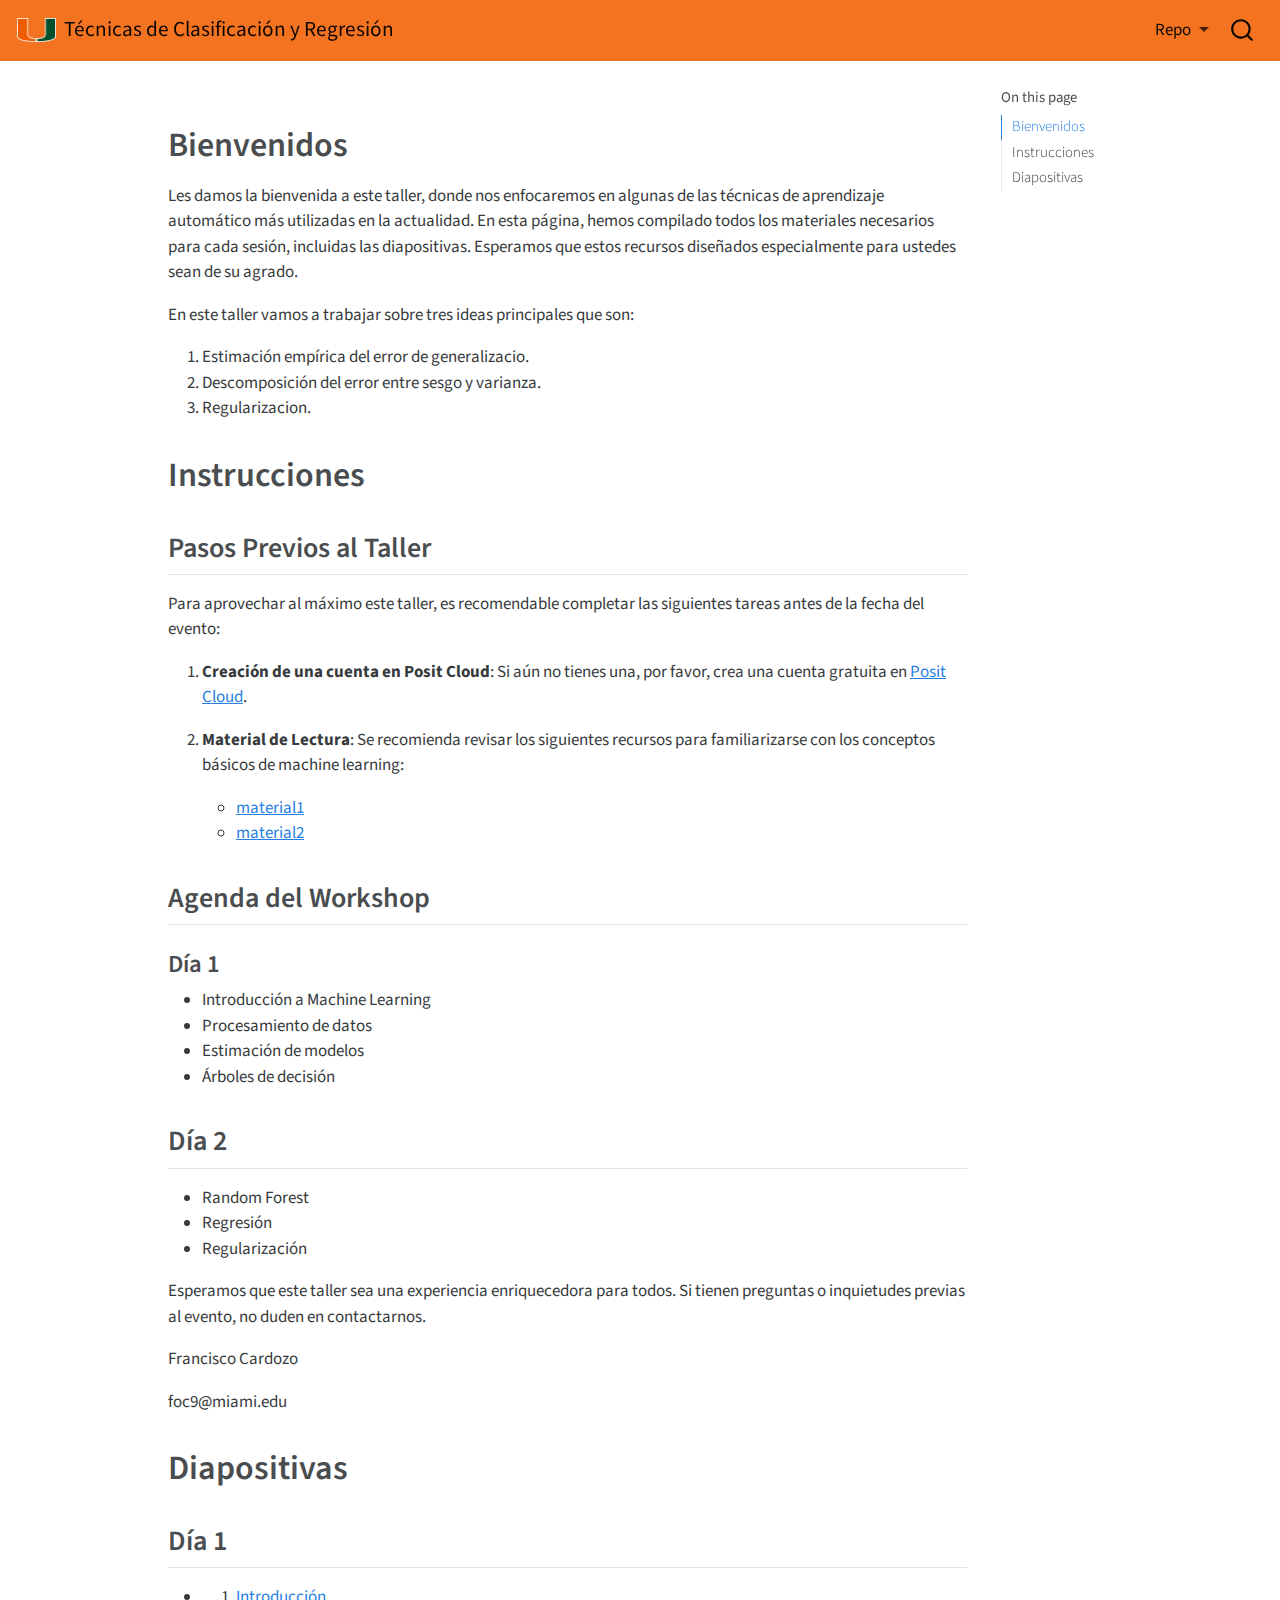
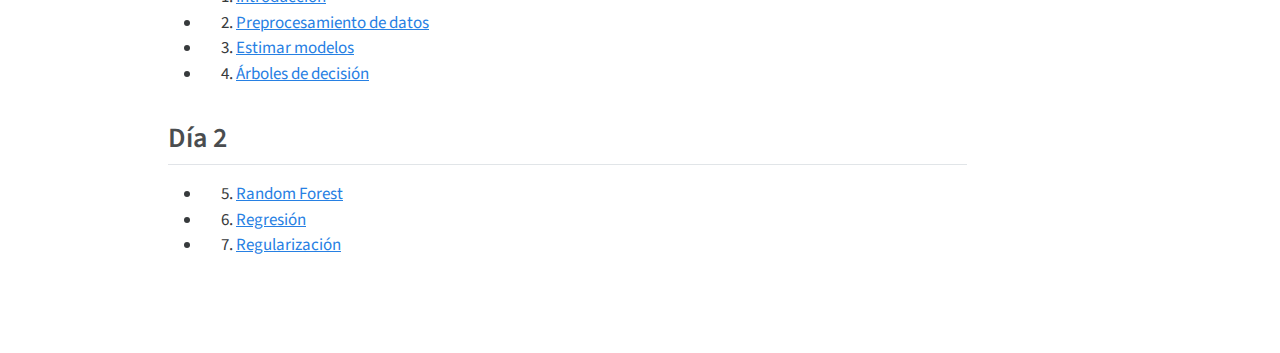
==== commit 3de4be47: "slides structure" ====
--- a/docs/index.html
+++ b/docs/index.html
@@ -7,7 +7,7 @@
 <meta name="viewport" content="width=device-width, initial-scale=1.0, user-scalable=yes">
 
 
-<title>Técnicas de Regresión y Clasificación</title>
+<title>Técnicas de Clasificación y Regresión</title>
 <style>
 code{white-space: pre-wrap;}
 span.smallcaps{font-variant: small-caps;}
@@ -73,7 +73,7 @@
     <img src="./img/um_logo.png" alt="" class="navbar-logo">
     </a>
     <a class="navbar-brand" href="./index.html">
-    <span class="navbar-title">Técnicas de Regresión y Clasificación</span>
+    <span class="navbar-title">Técnicas de Clasificación y Regresión</span>
     </a>
   </div>
             <div id="quarto-search" class="" title="Search"></div>
@@ -134,13 +134,19 @@
 
 <section id="bienvenidos" class="level1">
 <h1>Bienvenidos</h1>
-<p>Les damos la bienvenida al taller de la Universidad de los Andes, donde nos enfocaremos en algunas de las técnicas de aprendizaje automático más utilizadas en la actualidad. En esta página web, hemos compilado todos los materiales necesarios para cada sesión, incluidas las diapositivas. Esperamos que estos recursos diseñados especialmente para ustedes sean de su agrado.</p>
+<p>Les damos la bienvenida a este taller, donde nos enfocaremos en algunas de las técnicas de aprendizaje automático más utilizadas en la actualidad. En esta página, hemos compilado todos los materiales necesarios para cada sesión, incluidas las diapositivas. Esperamos que estos recursos diseñados especialmente para ustedes sean de su agrado.</p>
+<p>En este taller vamos a trabajar sobre tres ideas principales que son:</p>
+<ol type="1">
+<li>Estimación empírica del error de generalizacio.</li>
+<li>Descomposición del error entre sesgo y varianza.</li>
+<li>Regularizacion.</li>
+</ol>
 </section>
 <section id="instrucciones" class="level1">
 <h1>Instrucciones</h1>
 <section id="pasos-previos-al-taller" class="level2">
 <h2 class="anchored" data-anchor-id="pasos-previos-al-taller">Pasos Previos al Taller</h2>
-<p>Para aprovechar al máximo este workshop, es recomendable completar las siguientes tareas antes de la fecha del evento:</p>
+<p>Para aprovechar al máximo este taller, es recomendable completar las siguientes tareas antes de la fecha del evento:</p>
 <ol type="1">
 <li><p><strong>Creación de una cuenta en Posit Cloud</strong>: Si aún no tienes una, por favor, crea una cuenta gratuita en <a href="https://posit.cloud/">Posit Cloud</a>.</p></li>
 <li><p><strong>Material de Lectura</strong>: Se recomienda revisar los siguientes recursos para familiarizarse con los conceptos básicos de machine learning:</p>
@@ -156,22 +162,22 @@
 <h3 class="anchored" data-anchor-id="día-1">Día 1</h3>
 <ul>
 <li>Introducción a Machine Learning</li>
-<li>Introducción a tidyverse/tidymodels</li>
-<li>Preprocesamiento de datos en R</li>
-<li>Modelos de clasificación</li>
+<li>Procesamiento de datos</li>
+<li>Estimación de modelos</li>
+<li>Árboles de decisión</li>
 </ul>
 </section>
 </section>
 <section id="día-2" class="level2">
 <h2 class="anchored" data-anchor-id="día-2">Día 2</h2>
 <ul>
-<li>Árboles de decisión</li>
-<li>Validación cruzada</li>
 <li>Random Forest</li>
-<li>Balance entre sesgo y varianza</li>
+<li>Regresión</li>
+<li>Regularización</li>
 </ul>
 <p>Esperamos que este taller sea una experiencia enriquecedora para todos. Si tienen preguntas o inquietudes previas al evento, no duden en contactarnos.</p>
-<p>Francisco Cardozo foc9@miami.edu</p>
+<p>Francisco Cardozo</p>
+<p>foc9@miami.edu</p>
 </section>
 </section>
 <section id="diapositivas" class="level1">
@@ -180,33 +186,30 @@
 <h2 class="anchored" data-anchor-id="día-1-1">Día 1</h2>
 <ul>
 <li><ol type="1">
-<li><a href="slides/intro.html" target="_blank">Introducción</a></li>
+<li><a href="slides/1-introduccion/slides-1-introduccion.html" target="_blank">Introducción</a></li>
 </ol></li>
 <li><ol start="2" type="1">
-<li><a href="slides/tidymodels.html" target="_blank">Tidyverse and TidyModels</a></li>
+<li><a href="slides/2-procesamiento/slides-2-procesamiento.html" target="_blank">Preprocesamiento de datos</a></li>
 </ol></li>
 <li><ol start="3" type="1">
-<li><a href="slides/preprocesamiento.html" target="_blank">Preprocesamiento</a></li>
+<li><a href="slides/3-modelos/3-modelos/slides-3-modelos.html" target="_blank">Estimar modelos</a></li>
 </ol></li>
 <li><ol start="4" type="1">
-<li><a href="slides/modelos_clasificacion.html" target="_blank">Modelos de Clasificación</a></li>
+<li><a href="slides/4-arboles/slides-4-arboles.html" target="_blank">Árboles de decisión</a></li>
 </ol></li>
 </ul>
 </section>
 <section id="día-2-1" class="level2">
 <h2 class="anchored" data-anchor-id="día-2-1">Día 2</h2>
 <ul>
-<li><ol type="1">
-<li><a href="slides/arboles_decision.html" target="_blank">Árboles de Decisión</a></li>
-</ol></li>
-<li><ol start="2" type="1">
-<li><a href="slides/validacion_cruzada.html" target="_blank">Validación Cruzada</a></li>
-</ol></li>
-<li><ol start="3" type="1">
-<li><a href="slides/random_forest.html" target="_blank">Random Forest</a></li>
-</ol></li>
-<li><ol start="4" type="1">
-<li><a href="slides/balance_sesgo_varianza.html" target="_blank">Balance entre sesgo y varianza</a></li>
+<li><ol start="5" type="1">
+<li><a href="slides/5-rforest/slides-5-forest.html" target="_blank">Random Forest</a></li>
+</ol></li>
+<li><ol start="6" type="1">
+<li><a href="slides/6-regresion/slides-6-regresion.html" target="_blank">Regresión</a></li>
+</ol></li>
+<li><ol start="7" type="1">
+<li><a href="slides/7-regularizacion/slides-regularizacion.html" target="_blank">Regularización</a></li>
 </ol></li>
 </ul>
 
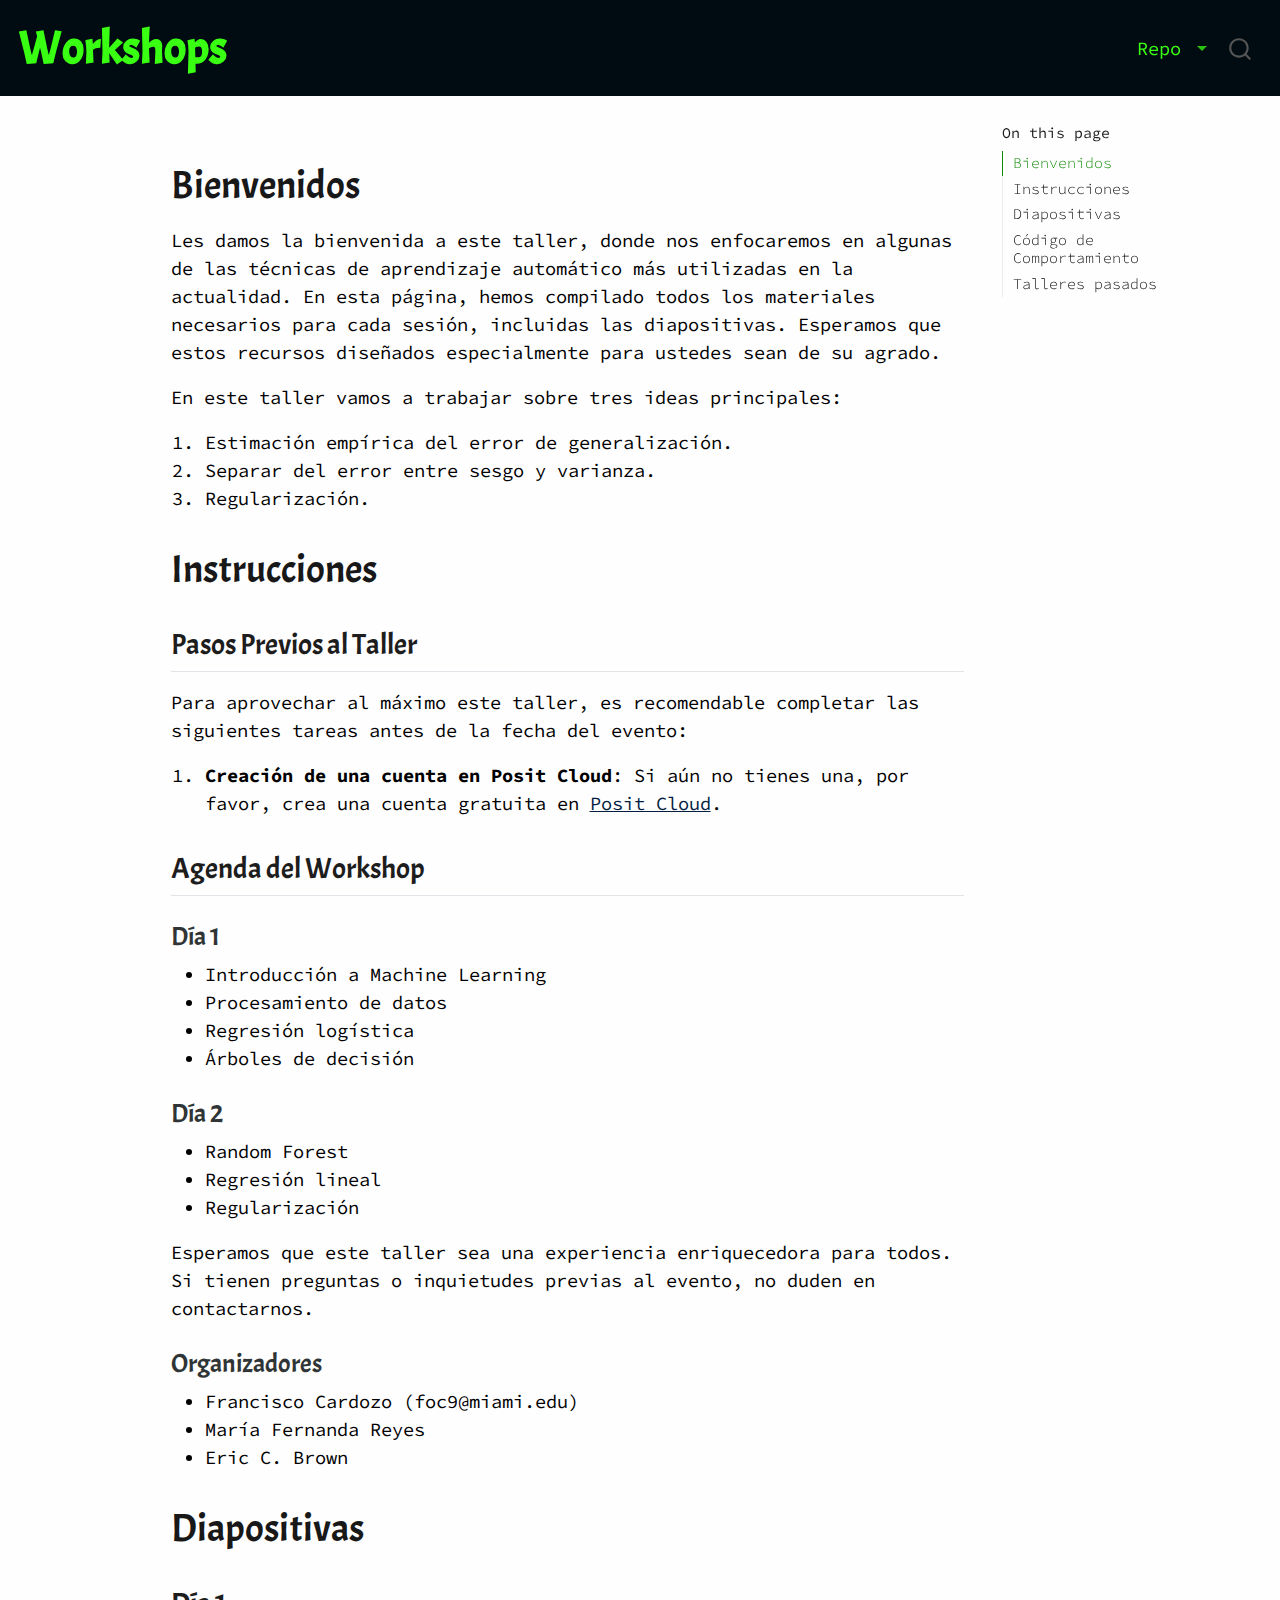
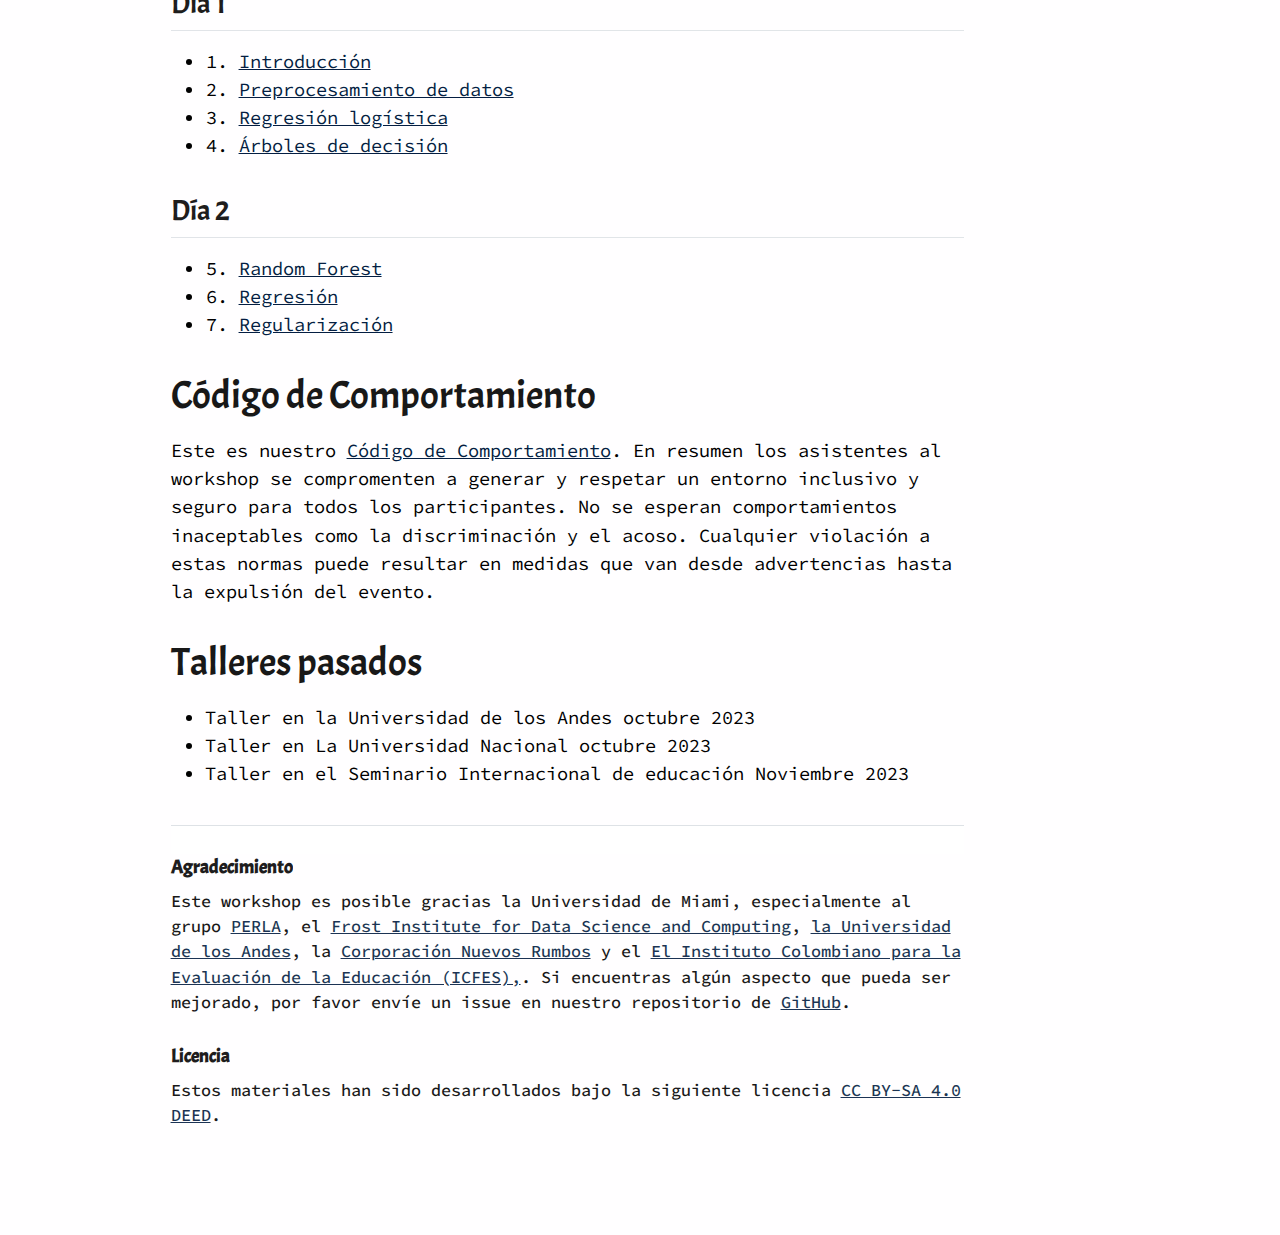
==== commit 62a5ad84: "new colors" ====
--- a/docs/index.html
+++ b/docs/index.html
@@ -7,7 +7,7 @@
 <meta name="viewport" content="width=device-width, initial-scale=1.0, user-scalable=yes">
 
 
-<title>Técnicas de Clasificación y Regresión</title>
+<title>Workshops</title>
 <style>
 code{white-space: pre-wrap;}
 span.smallcaps{font-variant: small-caps;}
@@ -69,11 +69,8 @@
     <nav class="navbar navbar-expand-lg navbar-dark ">
       <div class="navbar-container container-fluid">
       <div class="navbar-brand-container">
-    <a href="./index.html" class="navbar-brand navbar-brand-logo">
-    <img src="./img/um_logo.png" alt="" class="navbar-logo">
-    </a>
     <a class="navbar-brand" href="./index.html">
-    <span class="navbar-title">Técnicas de Clasificación y Regresión</span>
+    <span class="navbar-title">Workshops</span>
     </a>
   </div>
             <div id="quarto-search" class="" title="Search"></div>
@@ -116,14 +113,19 @@
   <li><a href="#agenda-del-workshop" id="toc-agenda-del-workshop" class="nav-link" data-scroll-target="#agenda-del-workshop">Agenda del Workshop</a>
   <ul class="collapse">
   <li><a href="#día-1" id="toc-día-1" class="nav-link" data-scroll-target="#día-1">Día 1</a></li>
+  <li><a href="#día-2" id="toc-día-2" class="nav-link" data-scroll-target="#día-2">Día 2</a></li>
+  <li><a href="#organizadores" id="toc-organizadores" class="nav-link" data-scroll-target="#organizadores">Organizadores</a></li>
   </ul></li>
-  <li><a href="#día-2" id="toc-día-2" class="nav-link" data-scroll-target="#día-2">Día 2</a></li>
   </ul></li>
   <li><a href="#diapositivas" id="toc-diapositivas" class="nav-link" data-scroll-target="#diapositivas">Diapositivas</a>
   <ul class="collapse">
   <li><a href="#día-1-1" id="toc-día-1-1" class="nav-link" data-scroll-target="#día-1-1">Día 1</a></li>
   <li><a href="#día-2-1" id="toc-día-2-1" class="nav-link" data-scroll-target="#día-2-1">Día 2</a></li>
   </ul></li>
+  <li><a href="#código-de-comportamiento" id="toc-código-de-comportamiento" class="nav-link" data-scroll-target="#código-de-comportamiento">Código de Comportamiento</a></li>
+  
+  
+  <li><a href="#talleres-pasados" id="toc-talleres-pasados" class="nav-link" data-scroll-target="#talleres-pasados">Talleres pasados</a></li>
   </ul>
 </nav>
     </div>
@@ -135,11 +137,11 @@
 <section id="bienvenidos" class="level1">
 <h1>Bienvenidos</h1>
 <p>Les damos la bienvenida a este taller, donde nos enfocaremos en algunas de las técnicas de aprendizaje automático más utilizadas en la actualidad. En esta página, hemos compilado todos los materiales necesarios para cada sesión, incluidas las diapositivas. Esperamos que estos recursos diseñados especialmente para ustedes sean de su agrado.</p>
-<p>En este taller vamos a trabajar sobre tres ideas principales que son:</p>
+<p>En este taller vamos a trabajar sobre tres ideas principales:</p>
 <ol type="1">
-<li>Estimación empírica del error de generalizacio.</li>
-<li>Descomposición del error entre sesgo y varianza.</li>
-<li>Regularizacion.</li>
+<li>Estimación empírica del error de generalización.</li>
+<li>Separar del error entre sesgo y varianza.</li>
+<li>Regularización.</li>
 </ol>
 </section>
 <section id="instrucciones" class="level1">
@@ -148,12 +150,7 @@
 <h2 class="anchored" data-anchor-id="pasos-previos-al-taller">Pasos Previos al Taller</h2>
 <p>Para aprovechar al máximo este taller, es recomendable completar las siguientes tareas antes de la fecha del evento:</p>
 <ol type="1">
-<li><p><strong>Creación de una cuenta en Posit Cloud</strong>: Si aún no tienes una, por favor, crea una cuenta gratuita en <a href="https://posit.cloud/">Posit Cloud</a>.</p></li>
-<li><p><strong>Material de Lectura</strong>: Se recomienda revisar los siguientes recursos para familiarizarse con los conceptos básicos de machine learning:</p>
-<ul>
-<li><a href="">material1</a></li>
-<li><a href="">material2</a></li>
-</ul></li>
+<li><strong>Creación de una cuenta en Posit Cloud</strong>: Si aún no tienes una, por favor, crea una cuenta gratuita en <a href="https://posit.cloud/" target="_blank">Posit Cloud</a>.</li>
 </ol>
 </section>
 <section id="agenda-del-workshop" class="level2">
@@ -163,21 +160,27 @@
 <ul>
 <li>Introducción a Machine Learning</li>
 <li>Procesamiento de datos</li>
-<li>Estimación de modelos</li>
+<li>Regresión logística</li>
 <li>Árboles de decisión</li>
 </ul>
 </section>
-</section>
-<section id="día-2" class="level2">
-<h2 class="anchored" data-anchor-id="día-2">Día 2</h2>
+<section id="día-2" class="level3">
+<h3 class="anchored" data-anchor-id="día-2">Día 2</h3>
 <ul>
 <li>Random Forest</li>
-<li>Regresión</li>
+<li>Regresión lineal</li>
 <li>Regularización</li>
 </ul>
 <p>Esperamos que este taller sea una experiencia enriquecedora para todos. Si tienen preguntas o inquietudes previas al evento, no duden en contactarnos.</p>
-<p>Francisco Cardozo</p>
-<p>foc9@miami.edu</p>
+</section>
+<section id="organizadores" class="level3">
+<h3 class="anchored" data-anchor-id="organizadores">Organizadores</h3>
+<ul>
+<li>Francisco Cardozo (foc9@miami.edu)</li>
+<li>María Fernanda Reyes</li>
+<li>Eric C. Brown</li>
+</ul>
+</section>
 </section>
 </section>
 <section id="diapositivas" class="level1">
@@ -192,7 +195,7 @@
 <li><a href="slides/2-procesamiento/slides-2-procesamiento.html" target="_blank">Preprocesamiento de datos</a></li>
 </ol></li>
 <li><ol start="3" type="1">
-<li><a href="slides/3-modelos/3-modelos/slides-3-modelos.html" target="_blank">Estimar modelos</a></li>
+<li><a href="slides/3-modelos/3-modelos/slides-3-modelos.html" target="_blank">Regresión logística</a></li>
 </ol></li>
 <li><ol start="4" type="1">
 <li><a href="slides/4-arboles/slides-4-arboles.html" target="_blank">Árboles de decisión</a></li>
@@ -212,12 +215,32 @@
 <li><a href="slides/7-regularizacion/slides-regularizacion.html" target="_blank">Regularización</a></li>
 </ol></li>
 </ul>
-
-
-</section>
-</section>
-
-</main> <!-- /main -->
+</section>
+</section>
+<section id="código-de-comportamiento" class="level1">
+<h1>Código de Comportamiento</h1>
+<p>Este es nuestro <a href="COC/coc.html" target="_blank">Código de Comportamiento</a>. En resumen los asistentes al workshop se compromenten a generar y respetar un entorno inclusivo y seguro para todos los participantes. No se esperan comportamientos inaceptables como la discriminación y el acoso. Cualquier violación a estas normas puede resultar en medidas que van desde advertencias hasta la expulsión del evento.</p>
+</section>
+
+
+<section id="talleres-pasados" class="level1">
+<h1>Talleres pasados</h1>
+<ul>
+<li>Taller en la Universidad de los Andes octubre 2023</li>
+<li>Taller en La Universidad Nacional octubre 2023</li>
+<li>Taller en el Seminario Internacional de educación Noviembre 2023</li>
+</ul>
+
+
+</section>
+
+<div id="quarto-appendix" class="default"><section id="agradecimiento" class="level1 appendix"><h2 class="anchored quarto-appendix-heading">Agradecimiento</h2><div class="quarto-appendix-contents">
+
+<p>Este workshop es posible gracias la Universidad de Miami, especialmente al grupo <a href="https://www.publichealth.med.miami.edu/research/research-labs/perla-lab/index.html">PERLA</a>, el <a href="https://idsc.miami.edu">Frost Institute for Data Science and Computing</a>, <a href="https://uniandes.edu.co/en">la Universidad de los Andes</a>, la <a href="https://nuevosrumbos.org">Corporación Nuevos Rumbos</a> y el <a href="https://www.icfes.gov.co/en/">El Instituto Colombiano para la Evaluación de la Educación (ICFES),</a>. Si encuentras algún aspecto que pueda ser mejorado, por favor envíe un issue en nuestro repositorio de <a href="https://github.com/focardozom/machine-learning-latin-america">GitHub</a>.</p>
+</div></section><section id="licencia" class="level1 appendix"><h2 class="anchored quarto-appendix-heading">Licencia</h2><div class="quarto-appendix-contents">
+
+<p>Estos materiales han sido desarrollados bajo la siguiente licencia <a href="https://creativecommons.org/licenses/by-nc-sa/4.0/">CC BY-SA 4.0 DEED</a>.</p>
+</div></section></div></main> <!-- /main -->
 <script id="quarto-html-after-body" type="application/javascript">
 window.document.addEventListener("DOMContentLoaded", function (event) {
   const toggleBodyColorMode = (bsSheetEl) => {
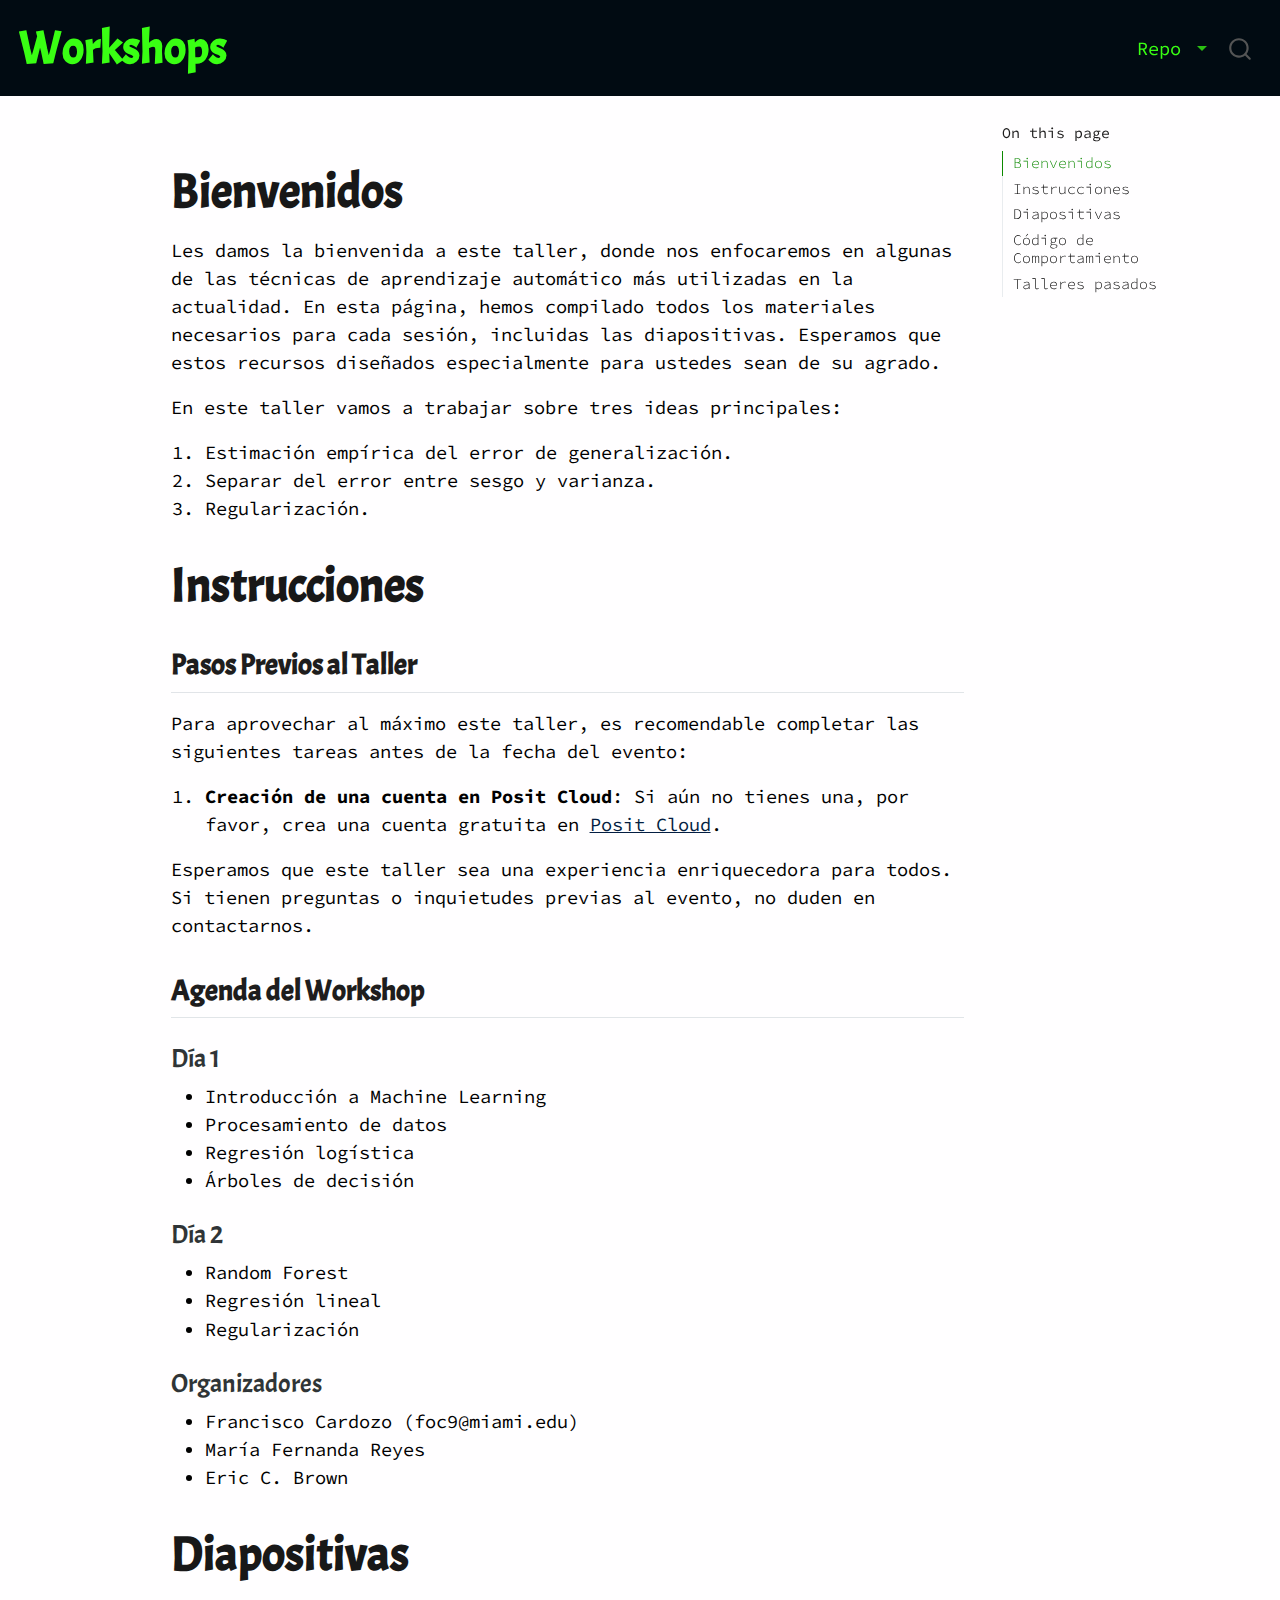
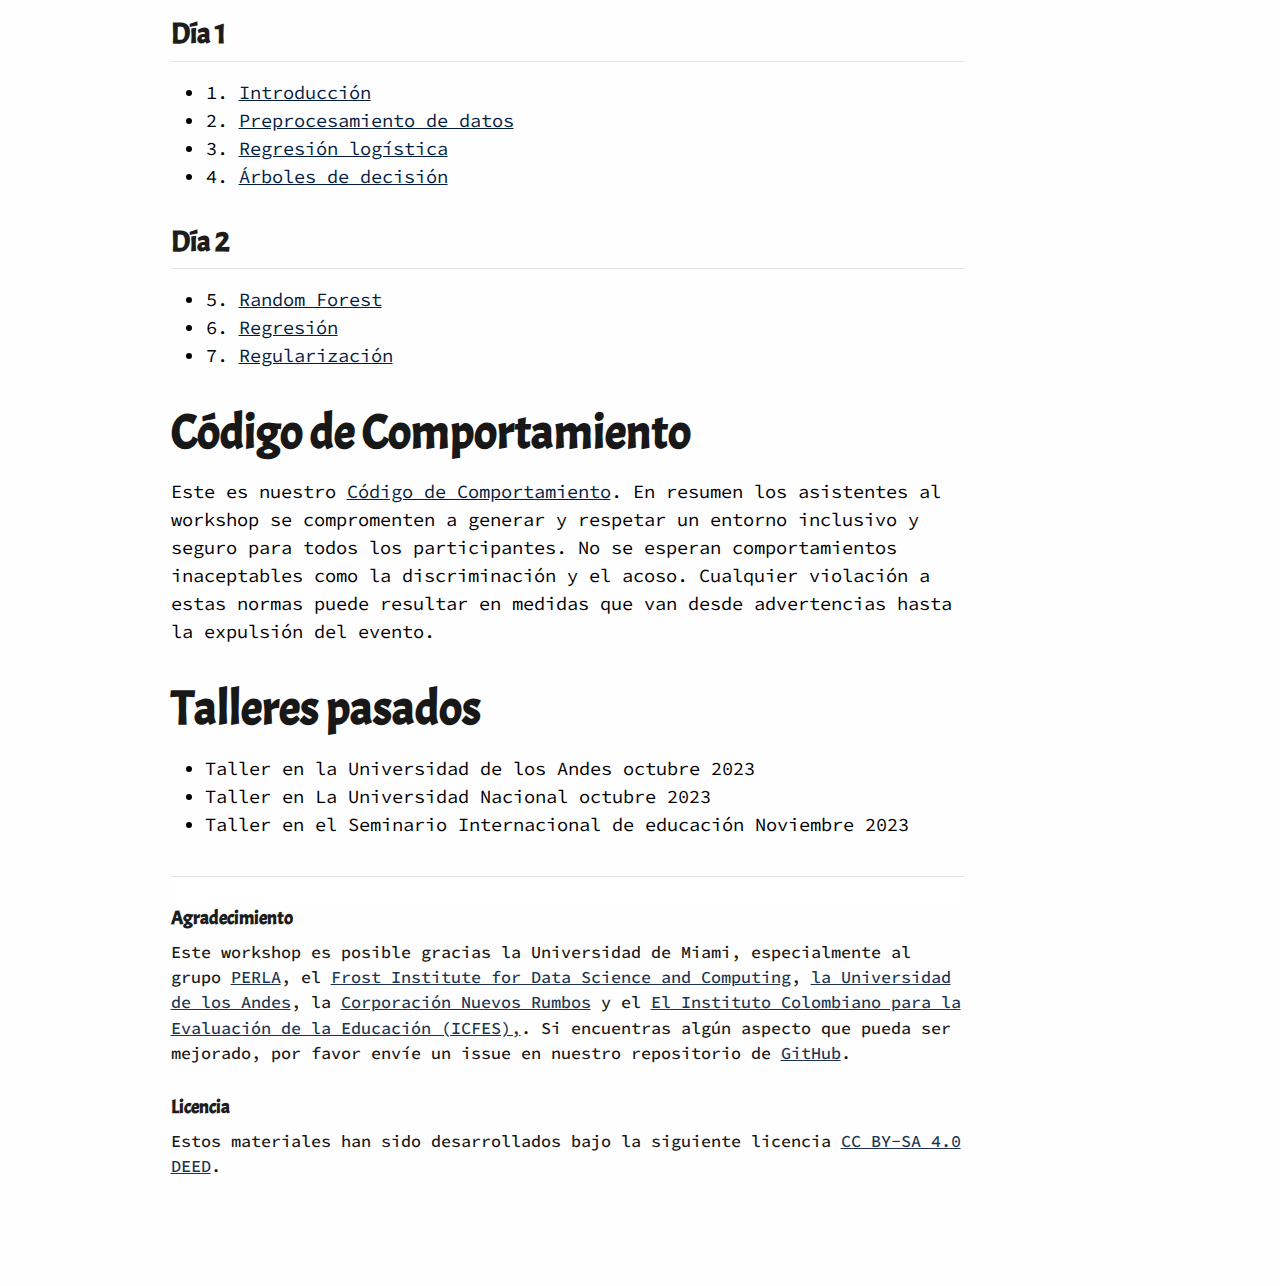
==== commit 5146ad32: "add slides day 1" ====
--- a/docs/index.html
+++ b/docs/index.html
@@ -152,6 +152,7 @@
 <ol type="1">
 <li><strong>Creación de una cuenta en Posit Cloud</strong>: Si aún no tienes una, por favor, crea una cuenta gratuita en <a href="https://posit.cloud/" target="_blank">Posit Cloud</a>.</li>
 </ol>
+<p>Esperamos que este taller sea una experiencia enriquecedora para todos. Si tienen preguntas o inquietudes previas al evento, no duden en contactarnos.</p>
 </section>
 <section id="agenda-del-workshop" class="level2">
 <h2 class="anchored" data-anchor-id="agenda-del-workshop">Agenda del Workshop</h2>
@@ -171,7 +172,6 @@
 <li>Regresión lineal</li>
 <li>Regularización</li>
 </ul>
-<p>Esperamos que este taller sea una experiencia enriquecedora para todos. Si tienen preguntas o inquietudes previas al evento, no duden en contactarnos.</p>
 </section>
 <section id="organizadores" class="level3">
 <h3 class="anchored" data-anchor-id="organizadores">Organizadores</h3>
@@ -234,7 +234,7 @@
 
 </section>
 
-<div id="quarto-appendix" class="default"><section id="agradecimiento" class="level1 appendix"><h2 class="anchored quarto-appendix-heading">Agradecimiento</h2><div class="quarto-appendix-contents">
+<a onclick="window.scrollTo(0, 0); return false;" role="button" id="quarto-back-to-top"><i class="bi bi-arrow-up"></i> Back to top</a><div id="quarto-appendix" class="default"><section id="agradecimiento" class="level1 appendix"><h2 class="anchored quarto-appendix-heading">Agradecimiento</h2><div class="quarto-appendix-contents">
 
 <p>Este workshop es posible gracias la Universidad de Miami, especialmente al grupo <a href="https://www.publichealth.med.miami.edu/research/research-labs/perla-lab/index.html">PERLA</a>, el <a href="https://idsc.miami.edu">Frost Institute for Data Science and Computing</a>, <a href="https://uniandes.edu.co/en">la Universidad de los Andes</a>, la <a href="https://nuevosrumbos.org">Corporación Nuevos Rumbos</a> y el <a href="https://www.icfes.gov.co/en/">El Instituto Colombiano para la Evaluación de la Educación (ICFES),</a>. Si encuentras algún aspecto que pueda ser mejorado, por favor envíe un issue en nuestro repositorio de <a href="https://github.com/focardozom/machine-learning-latin-america">GitHub</a>.</p>
 </div></section><section id="licencia" class="level1 appendix"><h2 class="anchored quarto-appendix-heading">Licencia</h2><div class="quarto-appendix-contents">
--- a/docs/styles.css
+++ b/docs/styles.css
@@ -48,14 +48,14 @@
 h1 {
   font-family: 'Acme', sans-serif;
   color: black;
-  font-weight: 500;
-  font-size: 2.3rem;
+  font-weight: 900;
+  font-size: 2.8rem;
 }
 
 h2 {
   font-family: 'Acme', sans-serif;
   color: #060505;
-  font-weight: 500;
+  font-weight: 800;
   font-size: 1.7rem;
 }
 
@@ -76,4 +76,11 @@
   font-weight: 500;
   font-size: 1.1rem;
   background-color: #fffeff;
-}+}
+
+.navbar-title:hover {
+  color:#d913ff;
+  font-size: 2.75rem;
+  transition: 0.8s;
+}
+
